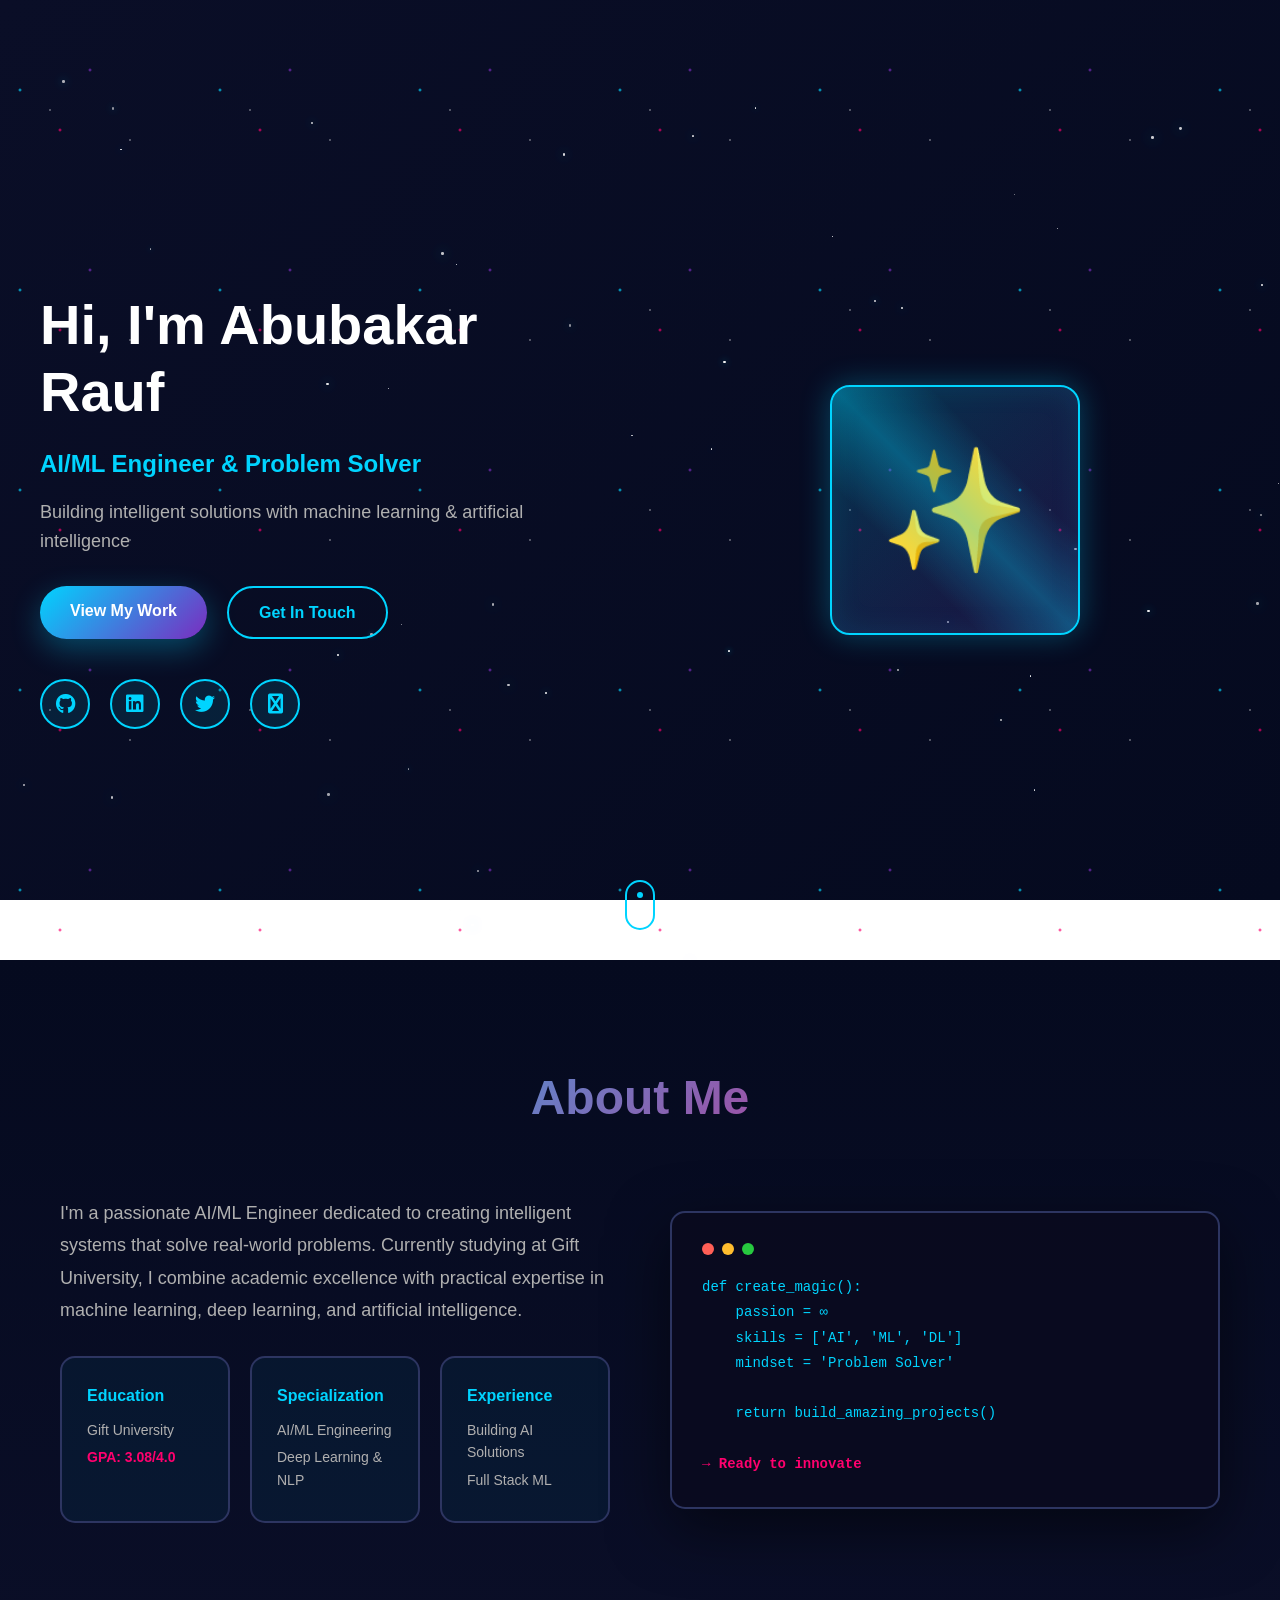
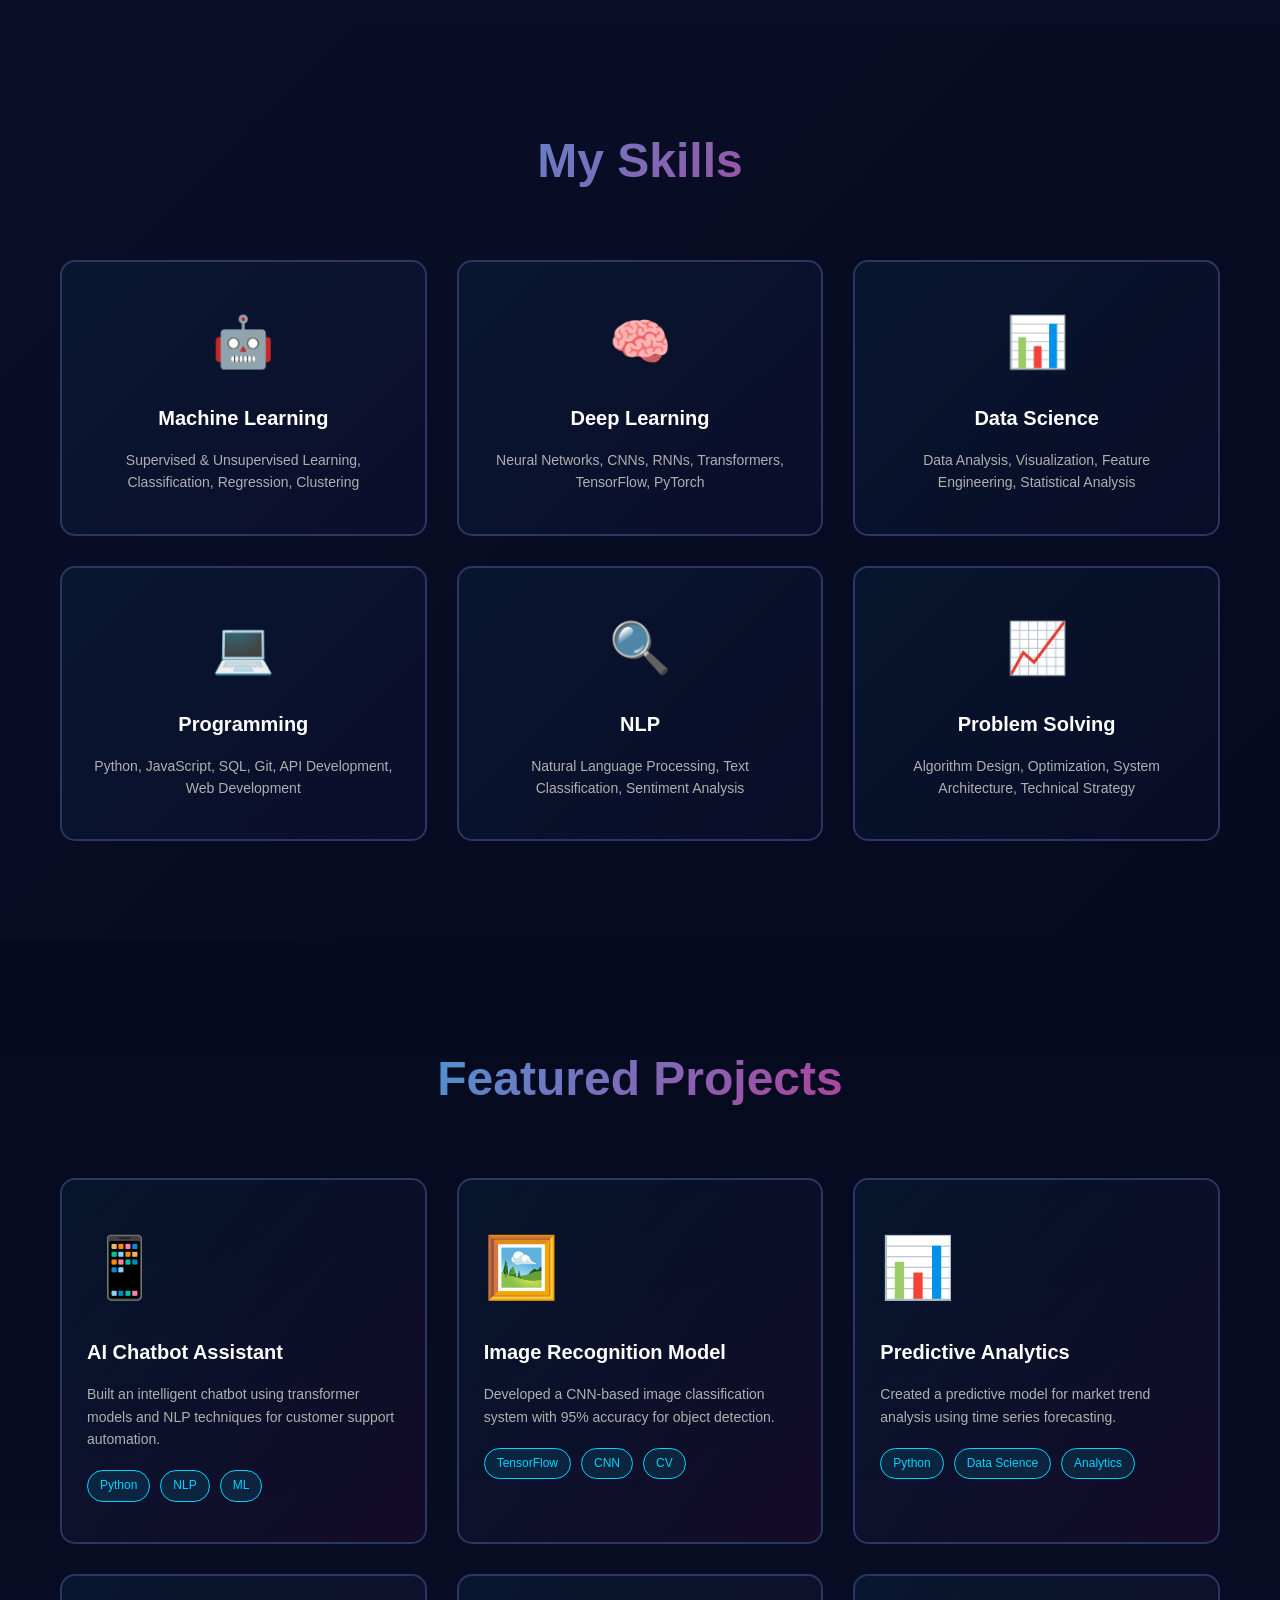
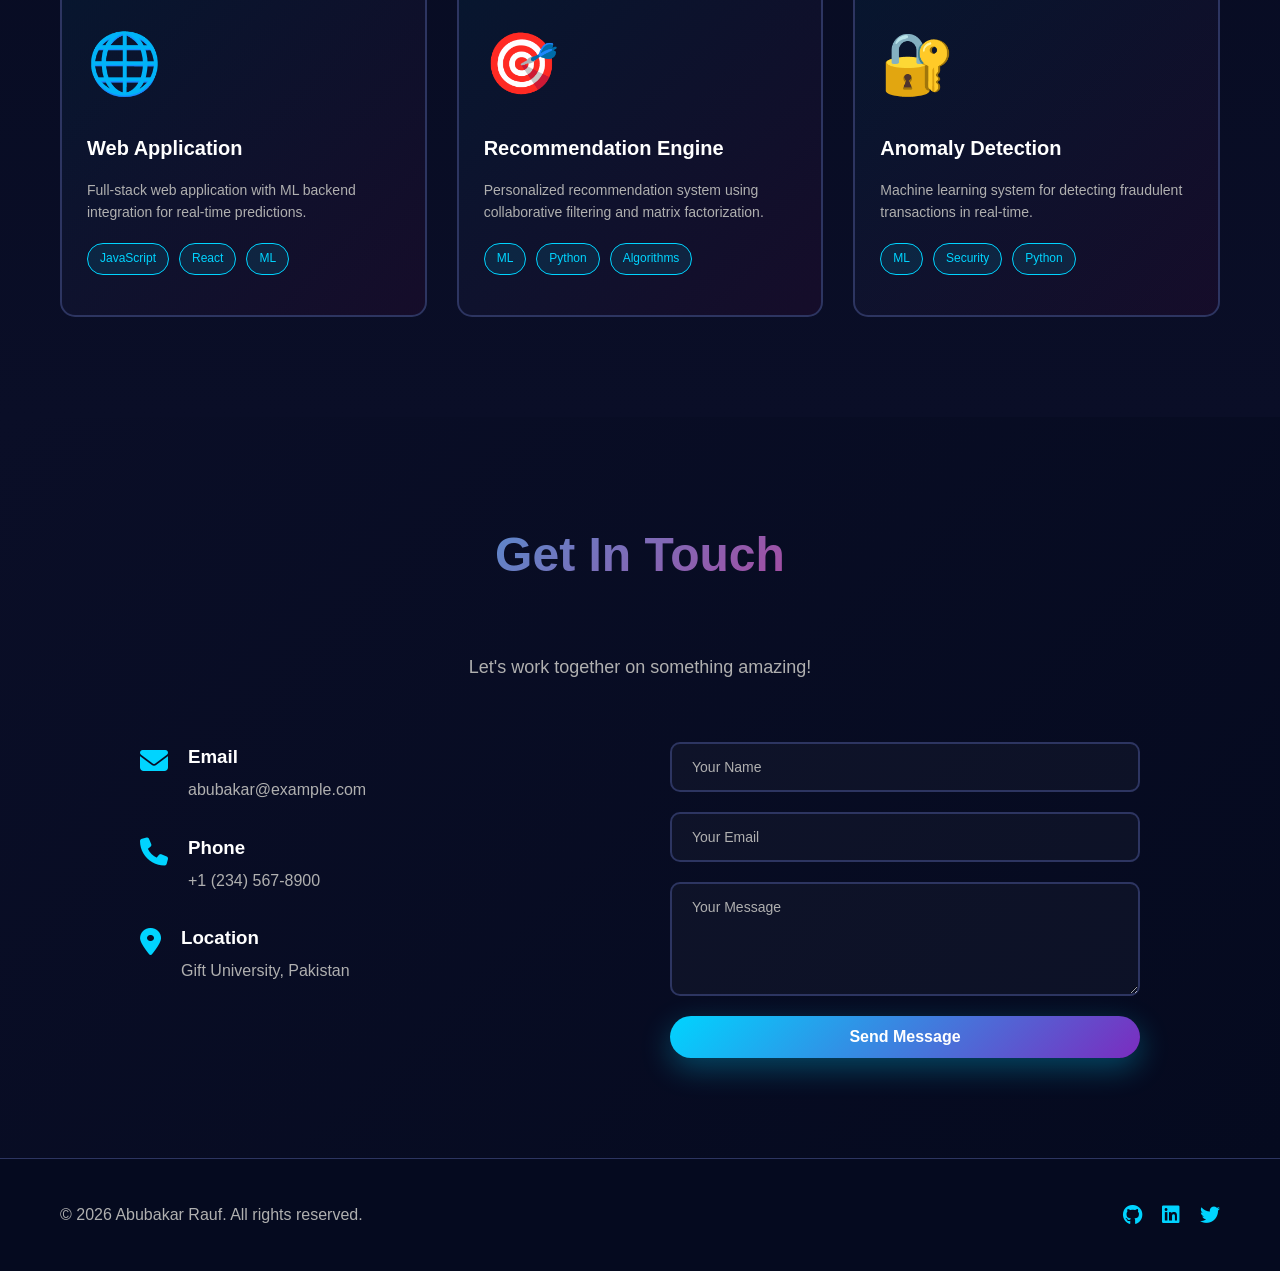
==== index.html @ df04df63 "My portfolio" ====
<!DOCTYPE html>
<html lang="en">
<head>
    <meta charset="UTF-8">
    <meta name="viewport" content="width=device-width, initial-scale=1.0">
    <title>Abubakar Rauf - AI/ML Engineer</title>
    <link rel="stylesheet" href="styles.css">
    <link rel="stylesheet" href="https://cdnjs.cloudflare.com/ajax/libs/font-awesome/6.4.0/css/all.min.css">
</head>
<body>
    <!-- Navigation -->
    <nav class="navbar">
        <div class="container">
            <div class="nav-brand">Abubakar</div>
            <ul class="nav-menu">
                <li><a href="#home" class="nav-link active">Home</a></li>
                <li><a href="#about" class="nav-link">About</a></li>
                <li><a href="#skills" class="nav-link">Skills</a></li>
                <li><a href="#projects" class="nav-link">Projects</a></li>
                <li><a href="#contact" class="nav-link">Contact</a></li>
            </ul>
            <div class="hamburger">
                <span></span>
                <span></span>
                <span></span>
            </div>
        </div>
    </nav>

    <!-- Hero Section -->
    <section id="home" class="hero">
        <div class="stars"></div>
        <div class="hero-content">
            <div class="hero-text">
                <h1 class="hero-title">Hi, I'm <span class="highlight">Abubakar Rauf</span></h1>
                <p class="hero-subtitle">AI/ML Engineer & Problem Solver</p>
                <p class="hero-description">Building intelligent solutions with machine learning & artificial intelligence</p>
                <div class="hero-buttons">
                    <a href="#projects" class="btn btn-primary">View My Work</a>
                    <a href="#contact" class="btn btn-secondary">Get In Touch</a>
                </div>
                <div class="social-links">
                    <a href="#" class="social-link"><i class="fab fa-github"></i></a>
                    <a href="#" class="social-link"><i class="fab fa-linkedin"></i></a>
                    <a href="#" class="social-link"><i class="fab fa-twitter"></i></a>
                    <a href="#" class="social-link"><i class="fab fa-envelope"></i></a>
                </div>
            </div>
            <div class="hero-image">
                <div class="floating-box">
                    <div class="box-icon">✨</div>
                </div>
            </div>
        </div>
        <div class="scroll-indicator">
            <span></span>
        </div>
    </section>

    <!-- About Section -->
    <section id="about" class="about">
        <div class="container">
            <h2 class="section-title">About Me</h2>
            <div class="about-content">
                <div class="about-text">
                    <p class="about-intro">
                        I'm a passionate AI/ML Engineer dedicated to creating intelligent systems that solve real-world problems. 
                        Currently studying at Gift University, I combine academic excellence with practical expertise in machine learning, 
                        deep learning, and artificial intelligence.
                    </p>
                    <div class="info-cards">
                        <div class="info-card">
                            <h3>Education</h3>
                            <p>Gift University</p>
                            <p class="gpa">GPA: 3.08/4.0</p>
                        </div>
                        <div class="info-card">
                            <h3>Specialization</h3>
                            <p>AI/ML Engineering</p>
                            <p class="specialty">Deep Learning & NLP</p>
                        </div>
                        <div class="info-card">
                            <h3>Experience</h3>
                            <p>Building AI Solutions</p>
                            <p class="exp">Full Stack ML</p>
                        </div>
                    </div>
                </div>
                <div class="about-visual">
                    <div class="code-block">
                        <div class="code-header">
                            <span class="code-dot red"></span>
                            <span class="code-dot yellow"></span>
                            <span class="code-dot green"></span>
                        </div>
                        <pre><code>def create_magic():
    passion = ∞
    skills = ['AI', 'ML', 'DL']
    mindset = 'Problem Solver'
    
    return build_amazing_projects()

<span class="code-highlight">→ Ready to innovate</span></code></pre>
                    </div>
                </div>
            </div>
        </div>
    </section>

    <!-- Skills Section -->
    <section id="skills" class="skills">
        <div class="container">
            <h2 class="section-title">My Skills</h2>
            <div class="skills-grid">
                <div class="skill-card">
                    <div class="skill-icon">🤖</div>
                    <h3>Machine Learning</h3>
                    <p>Supervised & Unsupervised Learning, Classification, Regression, Clustering</p>
                </div>
                <div class="skill-card">
                    <div class="skill-icon">🧠</div>
                    <h3>Deep Learning</h3>
                    <p>Neural Networks, CNNs, RNNs, Transformers, TensorFlow, PyTorch</p>
                </div>
                <div class="skill-card">
                    <div class="skill-icon">📊</div>
                    <h3>Data Science</h3>
                    <p>Data Analysis, Visualization, Feature Engineering, Statistical Analysis</p>
                </div>
                <div class="skill-card">
                    <div class="skill-icon">💻</div>
                    <h3>Programming</h3>
                    <p>Python, JavaScript, SQL, Git, API Development, Web Development</p>
                </div>
                <div class="skill-card">
                    <div class="skill-icon">🔍</div>
                    <h3>NLP</h3>
                    <p>Natural Language Processing, Text Classification, Sentiment Analysis</p>
                </div>
                <div class="skill-card">
                    <div class="skill-icon">📈</div>
                    <h3>Problem Solving</h3>
                    <p>Algorithm Design, Optimization, System Architecture, Technical Strategy</p>
                </div>
            </div>
        </div>
    </section>

    <!-- Projects Section -->
    <section id="projects" class="projects">
        <div class="container">
            <h2 class="section-title">Featured Projects</h2>
            <div class="projects-grid">
                <div class="project-card">
                    <div class="project-image">📱</div>
                    <h3>AI Chatbot Assistant</h3>
                    <p>Built an intelligent chatbot using transformer models and NLP techniques for customer support automation.</p>
                    <div class="project-tags">
                        <span class="tag">Python</span>
                        <span class="tag">NLP</span>
                        <span class="tag">ML</span>
                    </div>
                </div>
                <div class="project-card">
                    <div class="project-image">🖼️</div>
                    <h3>Image Recognition Model</h3>
                    <p>Developed a CNN-based image classification system with 95% accuracy for object detection.</p>
                    <div class="project-tags">
                        <span class="tag">TensorFlow</span>
                        <span class="tag">CNN</span>
                        <span class="tag">CV</span>
                    </div>
                </div>
                <div class="project-card">
                    <div class="project-image">📊</div>
                    <h3>Predictive Analytics</h3>
                    <p>Created a predictive model for market trend analysis using time series forecasting.</p>
                    <div class="project-tags">
                        <span class="tag">Python</span>
                        <span class="tag">Data Science</span>
                        <span class="tag">Analytics</span>
                    </div>
                </div>
                <div class="project-card">
                    <div class="project-image">🌐</div>
                    <h3>Web Application</h3>
                    <p>Full-stack web application with ML backend integration for real-time predictions.</p>
                    <div class="project-tags">
                        <span class="tag">JavaScript</span>
                        <span class="tag">React</span>
                        <span class="tag">ML</span>
                    </div>
                </div>
                <div class="project-card">
                    <div class="project-image">🎯</div>
                    <h3>Recommendation Engine</h3>
                    <p>Personalized recommendation system using collaborative filtering and matrix factorization.</p>
                    <div class="project-tags">
                        <span class="tag">ML</span>
                        <span class="tag">Python</span>
                        <span class="tag">Algorithms</span>
                    </div>
                </div>
                <div class="project-card">
                    <div class="project-image">🔐</div>
                    <h3>Anomaly Detection</h3>
                    <p>Machine learning system for detecting fraudulent transactions in real-time.</p>
                    <div class="project-tags">
                        <span class="tag">ML</span>
                        <span class="tag">Security</span>
                        <span class="tag">Python</span>
                    </div>
                </div>
            </div>
        </div>
    </section>

    <!-- Contact Section -->
    <section id="contact" class="contact">
        <div class="container">
            <h2 class="section-title">Get In Touch</h2>
            <p class="contact-subtitle">Let's work together on something amazing!</p>
            <div class="contact-content">
                <div class="contact-info">
                    <div class="contact-item">
                        <i class="fas fa-envelope"></i>
                        <div>
                            <h3>Email</h3>
                            <p>abubakar@example.com</p>
                        </div>
                    </div>
                    <div class="contact-item">
                        <i class="fas fa-phone"></i>
                        <div>
                            <h3>Phone</h3>
                            <p>+1 (234) 567-8900</p>
                        </div>
                    </div>
                    <div class="contact-item">
                        <i class="fas fa-map-marker-alt"></i>
                        <div>
                            <h3>Location</h3>
                            <p>Gift University, Pakistan</p>
                        </div>
                    </div>
                </div>
                <form class="contact-form">
                    <input type="text" placeholder="Your Name" required>
                    <input type="email" placeholder="Your Email" required>
                    <textarea placeholder="Your Message" rows="5" required></textarea>
                    <button type="submit" class="btn btn-primary">Send Message</button>
                </form>
            </div>
        </div>
    </section>

    <!-- Footer -->
    <footer class="footer">
        <div class="container">
            <p>&copy; 2026 Abubakar Rauf. All rights reserved.</p>
            <div class="footer-social">
                <a href="#"><i class="fab fa-github"></i></a>
                <a href="#"><i class="fab fa-linkedin"></i></a>
                <a href="#"><i class="fab fa-twitter"></i></a>
            </div>
        </div>
    </footer>

    <script src="script.js"></script>
</body>
</html>
---- styles.css ----
* {
    margin: 0;
    padding: 0;
    box-sizing: border-box;
}

:root {
    --primary-color: #00d4ff;
    --secondary-color: #7b2cbf;
    --accent-color: #ff006e;
    --dark-bg: #0a0e27;
    --darker-bg: #050a1f;
    --light-text: #ffffff;
    --gray-text: #b0b0b0;
    --card-bg: #1a1f3a;
    --border-color: #2d3561;
}

html {
    scroll-behavior: smooth;
}

body {
    font-family: 'Segoe UI', Tahoma, Geneva, Verdana, sans-serif;
    background: linear-gradient(135deg, var(--dark-bg) 0%, var(--darker-bg) 100%);
    color: var(--light-text);
    line-height: 1.6;
    background-attachment: fixed;
    overflow-x: hidden;
}

.container {
    max-width: 1200px;
    margin: 0 auto;
    padding: 0 20px;
}

/* ===== NAVBAR ===== */
.navbar {
    position: fixed;
    top: 0;
    width: 100%;
    background: rgba(10, 14, 39, 0.8);
    backdrop-filter: blur(10px);
    z-index: 1000;
    border-bottom: 1px solid var(--border-color);
    animation: slideDown 0.6s ease-out;
}

@keyframes slideDown {
    from {
        transform: translateY(-100%);
        opacity: 0;
    }
    to {
        transform: translateY(0);
        opacity: 1;
    }
}

.navbar .container {
    display: flex;
    justify-content: space-between;
    align-items: center;
    height: 60px;
}

.nav-brand {
    font-size: 24px;
    font-weight: bold;
    background: linear-gradient(135deg, var(--primary-color), var(--accent-color));
    -webkit-background-clip: text;
    -webkit-text-fill-color: transparent;
    background-clip: text;
}

.nav-menu {
    display: flex;
    list-style: none;
    gap: 30px;
}

.nav-link {
    color: var(--gray-text);
    text-decoration: none;
    transition: all 0.3s ease;
    position: relative;
}

.nav-link::after {
    content: '';
    position: absolute;
    bottom: -5px;
    left: 0;
    width: 0;
    height: 2px;
    background: linear-gradient(90deg, var(--primary-color), var(--accent-color));
    transition: width 0.3s ease;
}

.nav-link:hover,
.nav-link.active {
    color: var(--primary-color);
}

.nav-link:hover::after,
.nav-link.active::after {
    width: 100%;
}

.hamburger {
    display: none;
    flex-direction: column;
    gap: 5px;
    cursor: pointer;
}

.hamburger span {
    width: 25px;
    height: 3px;
    background: var(--primary-color);
    border-radius: 3px;
    transition: all 0.3s ease;
}

/* ===== HERO SECTION ===== */
.hero {
    min-height: 100vh;
    display: flex;
    align-items: center;
    justify-content: center;
    position: relative;
    overflow: hidden;
    margin-top: 60px;
    padding: 60px 20px;
}

.stars {
    position: absolute;
    width: 100%;
    height: 100%;
    overflow: hidden;
}

.stars::before {
    content: '';
    position: absolute;
    width: 100%;
    height: 100%;
    background-image: 
        radial-gradient(2px 2px at 20px 30px, var(--primary-color), rgba(0, 212, 255, 0)),
        radial-gradient(2px 2px at 60px 70px, var(--accent-color), rgba(255, 0, 110, 0)),
        radial-gradient(1px 1px at 50px 50px, var(--light-text), rgba(255, 255, 255, 0)),
        radial-gradient(1px 1px at 130px 80px, var(--light-text), rgba(255, 255, 255, 0)),
        radial-gradient(2px 2px at 90px 10px, var(--secondary-color), rgba(123, 44, 191, 0));
    background-repeat: repeat;
    background-size: 200px 200px;
    animation: twinkle 5s infinite;
}

@keyframes twinkle {
    0%, 100% { opacity: 0.5; }
    50% { opacity: 1; }
}

.hero-content {
    display: grid;
    grid-template-columns: 1fr 1fr;
    gap: 60px;
    align-items: center;
    z-index: 10;
    max-width: 1200px;
    width: 100%;
}

.hero-text {
    animation: fadeInUp 1s ease-out 0.2s both;
}

.hero-title {
    font-size: 56px;
    font-weight: 900;
    margin-bottom: 20px;
    line-height: 1.2;
}

.highlight {
    background: linear-gradient(135deg, var(--primary-color), var(--accent-color));
    -webkit-background-clip: text;
    -webkit-text-fill-color: transparent;
    background-clip: text;
    animation: gradientShift 3s ease infinite;
}

@keyframes gradientShift {
    0%, 100% { filter: hue-rotate(0deg); }
    50% { filter: hue-rotate(10deg); }
}

.hero-subtitle {
    font-size: 24px;
    color: var(--primary-color);
    margin-bottom: 15px;
    font-weight: 600;
    animation: glow 2s ease-in-out infinite;
}

@keyframes glow {
    0%, 100% { text-shadow: 0 0 10px var(--primary-color); }
    50% { text-shadow: 0 0 20px var(--primary-color), 0 0 30px var(--accent-color); }
}

.hero-description {
    font-size: 18px;
    color: var(--gray-text);
    margin-bottom: 30px;
    max-width: 500px;
}

.hero-buttons {
    display: flex;
    gap: 20px;
    margin-bottom: 40px;
    flex-wrap: wrap;
}

.btn {
    padding: 12px 30px;
    border: none;
    border-radius: 50px;
    font-size: 16px;
    font-weight: 600;
    cursor: pointer;
    transition: all 0.3s ease;
    text-decoration: none;
    display: inline-block;
    position: relative;
    overflow: hidden;
}

.btn::before {
    content: '';
    position: absolute;
    top: 50%;
    left: 50%;
    width: 0;
    height: 0;
    border-radius: 50%;
    background: rgba(255, 255, 255, 0.3);
    transform: translate(-50%, -50%);
    transition: width 0.6s, height 0.6s;
}

.btn:hover::before {
    width: 300px;
    height: 300px;
}

.btn-primary {
    background: linear-gradient(135deg, var(--primary-color), var(--secondary-color));
    color: white;
    box-shadow: 0 10px 30px rgba(0, 212, 255, 0.3);
}

.btn-primary:hover {
    transform: translateY(-3px);
    box-shadow: 0 15px 40px rgba(0, 212, 255, 0.5);
}

.btn-secondary {
    background: transparent;
    color: var(--primary-color);
    border: 2px solid var(--primary-color);
}

.btn-secondary:hover {
    background: rgba(0, 212, 255, 0.1);
    transform: translateY(-3px);
}

.social-links {
    display: flex;
    gap: 20px;
    margin-top: 30px;
}

.social-link {
    width: 50px;
    height: 50px;
    border-radius: 50%;
    display: flex;
    align-items: center;
    justify-content: center;
    background: rgba(0, 212, 255, 0.1);
    color: var(--primary-color);
    text-decoration: none;
    transition: all 0.3s ease;
    border: 2px solid var(--primary-color);
    font-size: 20px;
}

.social-link:hover {
    background: var(--primary-color);
    color: var(--dark-bg);
    transform: translateY(-5px) scale(1.1);
    box-shadow: 0 10px 30px rgba(0, 212, 255, 0.4);
}

.hero-image {
    animation: fadeInRight 1s ease-out 0.4s both;
    position: relative;
    height: 400px;
    display: flex;
    align-items: center;
    justify-content: center;
}

.floating-box {
    width: 250px;
    height: 250px;
    background: linear-gradient(135deg, rgba(0, 212, 255, 0.2), rgba(123, 44, 191, 0.2));
    border: 2px solid var(--primary-color);
    border-radius: 20px;
    display: flex;
    align-items: center;
    justify-content: center;
    font-size: 120px;
    animation: float 4s ease-in-out infinite;
    box-shadow: 0 0 30px rgba(0, 212, 255, 0.3), inset 0 0 30px rgba(0, 212, 255, 0.1);
    position: relative;
    overflow: hidden;
}

.floating-box::before {
    content: '';
    position: absolute;
    width: 100%;
    height: 100%;
    background: linear-gradient(45deg, transparent 30%, rgba(0, 212, 255, 0.3) 50%, transparent 70%);
    animation: shine 3s infinite;
}

@keyframes float {
    0%, 100% { transform: translateY(0px) rotate(0deg); }
    50% { transform: translateY(-30px) rotate(5deg); }
}

@keyframes shine {
    0% { transform: translateX(-100%); }
    100% { transform: translateX(100%); }
}

@keyframes fadeInUp {
    from {
        opacity: 0;
        transform: translateY(30px);
    }
    to {
        opacity: 1;
        transform: translateY(0);
    }
}

@keyframes fadeInRight {
    from {
        opacity: 0;
        transform: translateX(30px);
    }
    to {
        opacity: 1;
        transform: translateX(0);
    }
}

.scroll-indicator {
    position: absolute;
    bottom: 30px;
    left: 50%;
    transform: translateX(-50%);
    z-index: 10;
}

.scroll-indicator span {
    display: block;
    width: 30px;
    height: 50px;
    border: 2px solid var(--primary-color);
    border-radius: 15px;
    position: relative;
}

.scroll-indicator span::after {
    content: '';
    position: absolute;
    top: 10px;
    left: 50%;
    width: 6px;
    height: 6px;
    background: var(--primary-color);
    border-radius: 50%;
    transform: translateX(-50%);
    animation: scroll 2s infinite;
}

@keyframes scroll {
    0% {
        opacity: 1;
        transform: translateX(-50%) translateY(0);
    }
    100% {
        opacity: 0;
        transform: translateX(-50%) translateY(20px);
    }
}

/* ===== ABOUT SECTION ===== */
.about {
    padding: 100px 20px;
    background: linear-gradient(180deg, var(--darker-bg) 0%, var(--dark-bg) 100%);
}

.section-title {
    font-size: 48px;
    font-weight: 900;
    margin-bottom: 60px;
    text-align: center;
    background: linear-gradient(135deg, var(--primary-color), var(--accent-color));
    -webkit-background-clip: text;
    -webkit-text-fill-color: transparent;
    background-clip: text;
    animation: fadeInUp 0.8s ease-out;
}

.about-content {
    display: grid;
    grid-template-columns: 1fr 1fr;
    gap: 60px;
    align-items: center;
}

.about-intro {
    font-size: 18px;
    color: var(--gray-text);
    margin-bottom: 30px;
    line-height: 1.8;
    animation: fadeInLeft 0.8s ease-out;
}

@keyframes fadeInLeft {
    from {
        opacity: 0;
        transform: translateX(-30px);
    }
    to {
        opacity: 1;
        transform: translateX(0);
    }
}

.info-cards {
    display: grid;
    grid-template-columns: repeat(3, 1fr);
    gap: 20px;
    margin-top: 30px;
}

.info-card {
    background: rgba(0, 212, 255, 0.05);
    border: 2px solid var(--border-color);
    padding: 25px;
    border-radius: 15px;
    transition: all 0.3s ease;
    animation: fadeInUp 0.8s ease-out 0.1s both;
}

.info-card:hover {
    background: rgba(0, 212, 255, 0.1);
    border-color: var(--primary-color);
    transform: translateY(-10px);
    box-shadow: 0 15px 40px rgba(0, 212, 255, 0.2);
}

.info-card h3 {
    color: var(--primary-color);
    margin-bottom: 10px;
    font-size: 16px;
}

.info-card p {
    color: var(--gray-text);
    font-size: 14px;
    margin: 5px 0;
}

.gpa {
    color: var(--accent-color) !important;
    font-weight: 600;
}

.about-visual {
    animation: fadeInRight 0.8s ease-out;
}

.code-block {
    background: rgba(10, 10, 30, 0.8);
    border: 2px solid var(--border-color);
    border-radius: 15px;
    padding: 30px;
    font-family: 'Courier New', monospace;
    overflow-x: auto;
    position: relative;
    box-shadow: 0 20px 60px rgba(0, 0, 0, 0.5);
}

.code-header {
    display: flex;
    gap: 8px;
    margin-bottom: 20px;
}

.code-dot {
    width: 12px;
    height: 12px;
    border-radius: 50%;
}

.code-dot.red {
    background: #ff5f56;
}

.code-dot.yellow {
    background: #ffbd2e;
}

.code-dot.green {
    background: #27c93f;
}

.code-block pre {
    margin: 0;
    line-height: 1.8;
    font-size: 14px;
}

.code-block code {
    color: var(--primary-color);
}

.code-highlight {
    color: var(--accent-color);
    font-weight: bold;
}

/* ===== SKILLS SECTION ===== */
.skills {
    padding: 100px 20px;
    background: linear-gradient(135deg, var(--dark-bg) 0%, var(--darker-bg) 100%);
}

.skills-grid {
    display: grid;
    grid-template-columns: repeat(3, 1fr);
    gap: 30px;
}

.skill-card {
    background: linear-gradient(135deg, rgba(0, 212, 255, 0.05), rgba(123, 44, 191, 0.05));
    border: 2px solid var(--border-color);
    padding: 40px 30px;
    border-radius: 15px;
    text-align: center;
    transition: all 0.3s ease;
    cursor: pointer;
    position: relative;
    overflow: hidden;
    animation: fadeInUp 0.8s ease-out both;
}

.skill-card:nth-child(1) { animation-delay: 0s; }
.skill-card:nth-child(2) { animation-delay: 0.1s; }
.skill-card:nth-child(3) { animation-delay: 0.2s; }
.skill-card:nth-child(4) { animation-delay: 0.3s; }
.skill-card:nth-child(5) { animation-delay: 0.4s; }
.skill-card:nth-child(6) { animation-delay: 0.5s; }

.skill-card::before {
    content: '';
    position: absolute;
    top: 0;
    left: -100%;
    width: 100%;
    height: 100%;
    background: linear-gradient(90deg, transparent, rgba(0, 212, 255, 0.2), transparent);
    transition: left 0.5s ease;
}

.skill-card:hover::before {
    left: 100%;
}

.skill-card:hover {
    transform: translateY(-10px);
    border-color: var(--primary-color);
    box-shadow: 0 20px 50px rgba(0, 212, 255, 0.2);
}

.skill-icon {
    font-size: 50px;
    margin-bottom: 20px;
    animation: bounce 2s ease-in-out infinite;
}

.skill-card:nth-child(1) .skill-icon { animation-delay: 0s; }
.skill-card:nth-child(2) .skill-icon { animation-delay: 0.2s; }
.skill-card:nth-child(3) .skill-icon { animation-delay: 0.4s; }
.skill-card:nth-child(4) .skill-icon { animation-delay: 0.6s; }
.skill-card:nth-child(5) .skill-icon { animation-delay: 0.8s; }
.skill-card:nth-child(6) .skill-icon { animation-delay: 1s; }

@keyframes bounce {
    0%, 100% { transform: translateY(0); }
    50% { transform: translateY(-15px); }
}

.skill-card h3 {
    font-size: 20px;
    margin-bottom: 15px;
    color: var(--light-text);
}

.skill-card p {
    color: var(--gray-text);
    font-size: 14px;
    line-height: 1.6;
}

/* ===== PROJECTS SECTION ===== */
.projects {
    padding: 100px 20px;
    background: linear-gradient(180deg, var(--darker-bg) 0%, var(--dark-bg) 100%);
}

.projects-grid {
    display: grid;
    grid-template-columns: repeat(3, 1fr);
    gap: 30px;
}

.project-card {
    background: linear-gradient(135deg, rgba(0, 212, 255, 0.05), rgba(255, 0, 110, 0.05));
    border: 2px solid var(--border-color);
    padding: 40px 25px;
    border-radius: 15px;
    transition: all 0.3s ease;
    cursor: pointer;
    position: relative;
    overflow: hidden;
    animation: fadeInUp 0.8s ease-out both;
}

.project-card:nth-child(1) { animation-delay: 0s; }
.project-card:nth-child(2) { animation-delay: 0.1s; }
.project-card:nth-child(3) { animation-delay: 0.2s; }
.project-card:nth-child(4) { animation-delay: 0.3s; }
.project-card:nth-child(5) { animation-delay: 0.4s; }
.project-card:nth-child(6) { animation-delay: 0.5s; }

.project-card::before {
    content: '';
    position: absolute;
    top: -100%;
    left: 0;
    width: 100%;
    height: 100%;
    background: linear-gradient(180deg, rgba(0, 212, 255, 0.1), transparent);
    transition: top 0.3s ease;
}

.project-card:hover::before {
    top: 0;
}

.project-card:hover {
    transform: translateY(-15px);
    border-color: var(--primary-color);
    box-shadow: 0 25px 60px rgba(0, 212, 255, 0.25);
}

.project-image {
    font-size: 60px;
    margin-bottom: 20px;
    display: inline-block;
    animation: float 3s ease-in-out infinite;
}

.project-card:nth-child(1) .project-image { animation-delay: 0s; }
.project-card:nth-child(2) .project-image { animation-delay: 0.3s; }
.project-card:nth-child(3) .project-image { animation-delay: 0.6s; }
.project-card:nth-child(4) .project-image { animation-delay: 0.9s; }
.project-card:nth-child(5) .project-image { animation-delay: 1.2s; }
.project-card:nth-child(6) .project-image { animation-delay: 1.5s; }

.project-card h3 {
    font-size: 20px;
    margin-bottom: 15px;
    color: var(--light-text);
    transition: color 0.3s ease;
}

.project-card:hover h3 {
    color: var(--primary-color);
}

.project-card p {
    color: var(--gray-text);
    font-size: 14px;
    line-height: 1.6;
    margin-bottom: 20px;
}

.project-tags {
    display: flex;
    gap: 10px;
    flex-wrap: wrap;
}

.tag {
    background: rgba(0, 212, 255, 0.1);
    color: var(--primary-color);
    padding: 5px 12px;
    border-radius: 20px;
    font-size: 12px;
    border: 1px solid var(--primary-color);
    transition: all 0.3s ease;
}

.project-card:hover .tag {
    background: var(--primary-color);
    color: var(--dark-bg);
}

/* ===== CONTACT SECTION ===== */
.contact {
    padding: 100px 20px;
    background: linear-gradient(135deg, var(--dark-bg) 0%, var(--darker-bg) 100%);
}

.contact-subtitle {
    text-align: center;
    color: var(--gray-text);
    margin-bottom: 60px;
    font-size: 18px;
}

.contact-content {
    display: grid;
    grid-template-columns: 1fr 1fr;
    gap: 60px;
    max-width: 1000px;
    margin: 0 auto;
}

.contact-info {
    display: flex;
    flex-direction: column;
    gap: 30px;
}

.contact-item {
    display: flex;
    gap: 20px;
    animation: fadeInLeft 0.8s ease-out 0.1s both;
}

.contact-item i {
    font-size: 28px;
    color: var(--primary-color);
    flex-shrink: 0;
    margin-top: 5px;
}

.contact-item h3 {
    color: var(--light-text);
    margin-bottom: 5px;
}

.contact-item p {
    color: var(--gray-text);
}

.contact-form {
    display: flex;
    flex-direction: column;
    gap: 20px;
    animation: fadeInRight 0.8s ease-out 0.1s both;
}

.contact-form input,
.contact-form textarea {
    background: rgba(255, 255, 255, 0.03);
    border: 2px solid var(--border-color);
    padding: 15px 20px;
    border-radius: 10px;
    color: var(--light-text);
    font-family: inherit;
    transition: all 0.3s ease;
    font-size: 14px;
}

.contact-form input:focus,
.contact-form textarea:focus {
    outline: none;
    border-color: var(--primary-color);
    background: rgba(0, 212, 255, 0.05);
    box-shadow: 0 0 20px rgba(0, 212, 255, 0.2);
}

.contact-form input::placeholder,
.contact-form textarea::placeholder {
    color: var(--gray-text);
}

/* ===== FOOTER ===== */
.footer {
    background: var(--darker-bg);
    border-top: 1px solid var(--border-color);
    padding: 40px 20px;
    text-align: center;
}

.footer .container {
    display: flex;
    justify-content: space-between;
    align-items: center;
}

.footer p {
    color: var(--gray-text);
}

.footer-social {
    display: flex;
    gap: 20px;
}

.footer-social a {
    color: var(--primary-color);
    font-size: 20px;
    transition: all 0.3s ease;
}

.footer-social a:hover {
    transform: translateY(-5px);
    color: var(--accent-color);
}

/* ===== RESPONSIVE DESIGN ===== */
@media (max-width: 1024px) {
    .hero-content,
    .about-content,
    .contact-content {
        grid-template-columns: 1fr;
    }

    .skills-grid,
    .projects-grid {
        grid-template-columns: repeat(2, 1fr);
    }

    .info-cards {
        grid-template-columns: 1fr;
    }

    .hero-title {
        font-size: 42px;
    }

    .section-title {
        font-size: 36px;
    }
}

@media (max-width: 768px) {
    .nav-menu {
        display: none;
    }

    .hamburger {
        display: flex;
    }

    .hero-title {
        font-size: 32px;
    }

    .hero-subtitle {
        font-size: 18px;
    }

    .hero-image {
        height: 300px;
    }

    .floating-box {
        width: 200px;
        height: 200px;
        font-size: 80px;
    }

    .section-title {
        font-size: 28px;
    }

    .skills-grid,
    .projects-grid {
        grid-template-columns: 1fr;
    }

    .info-cards,
    .footer .container {
        grid-template-columns: 1fr;
        flex-direction: column;
    }

    .footer .container {
        gap: 20px;
    }

    .hero-buttons {
        flex-direction: column;
    }

    .btn {
        width: 100%;
        text-align: center;
    }
}

@media (max-width: 480px) {
    .hero-title {
        font-size: 24px;
    }

    .section-title {
        font-size: 24px;
        margin-bottom: 40px;
    }

    .hero {
        padding: 40px 15px;
        margin-top: 60px;
    }

    .about,
    .skills,
    .projects,
    .contact {
        padding: 60px 15px;
    }

    .skill-card,
    .project-card {
        padding: 25px 15px;
    }

    .navbar .container {
        height: 50px;
    }
}

/* ===== SCROLL ANIMATIONS ===== */
.fade-in {
    animation: fadeInUp 0.8s ease-out forwards;
}

/* ===== MISC ANIMATIONS ===== */
@keyframes pulse {
    0%, 100% {
        box-shadow: 0 0 0 0 rgba(0, 212, 255, 0.7);
    }
    50% {
        box-shadow: 0 0 0 10px rgba(0, 212, 255, 0);
    }
}

.pulse {
    animation: pulse 2s infinite;
}
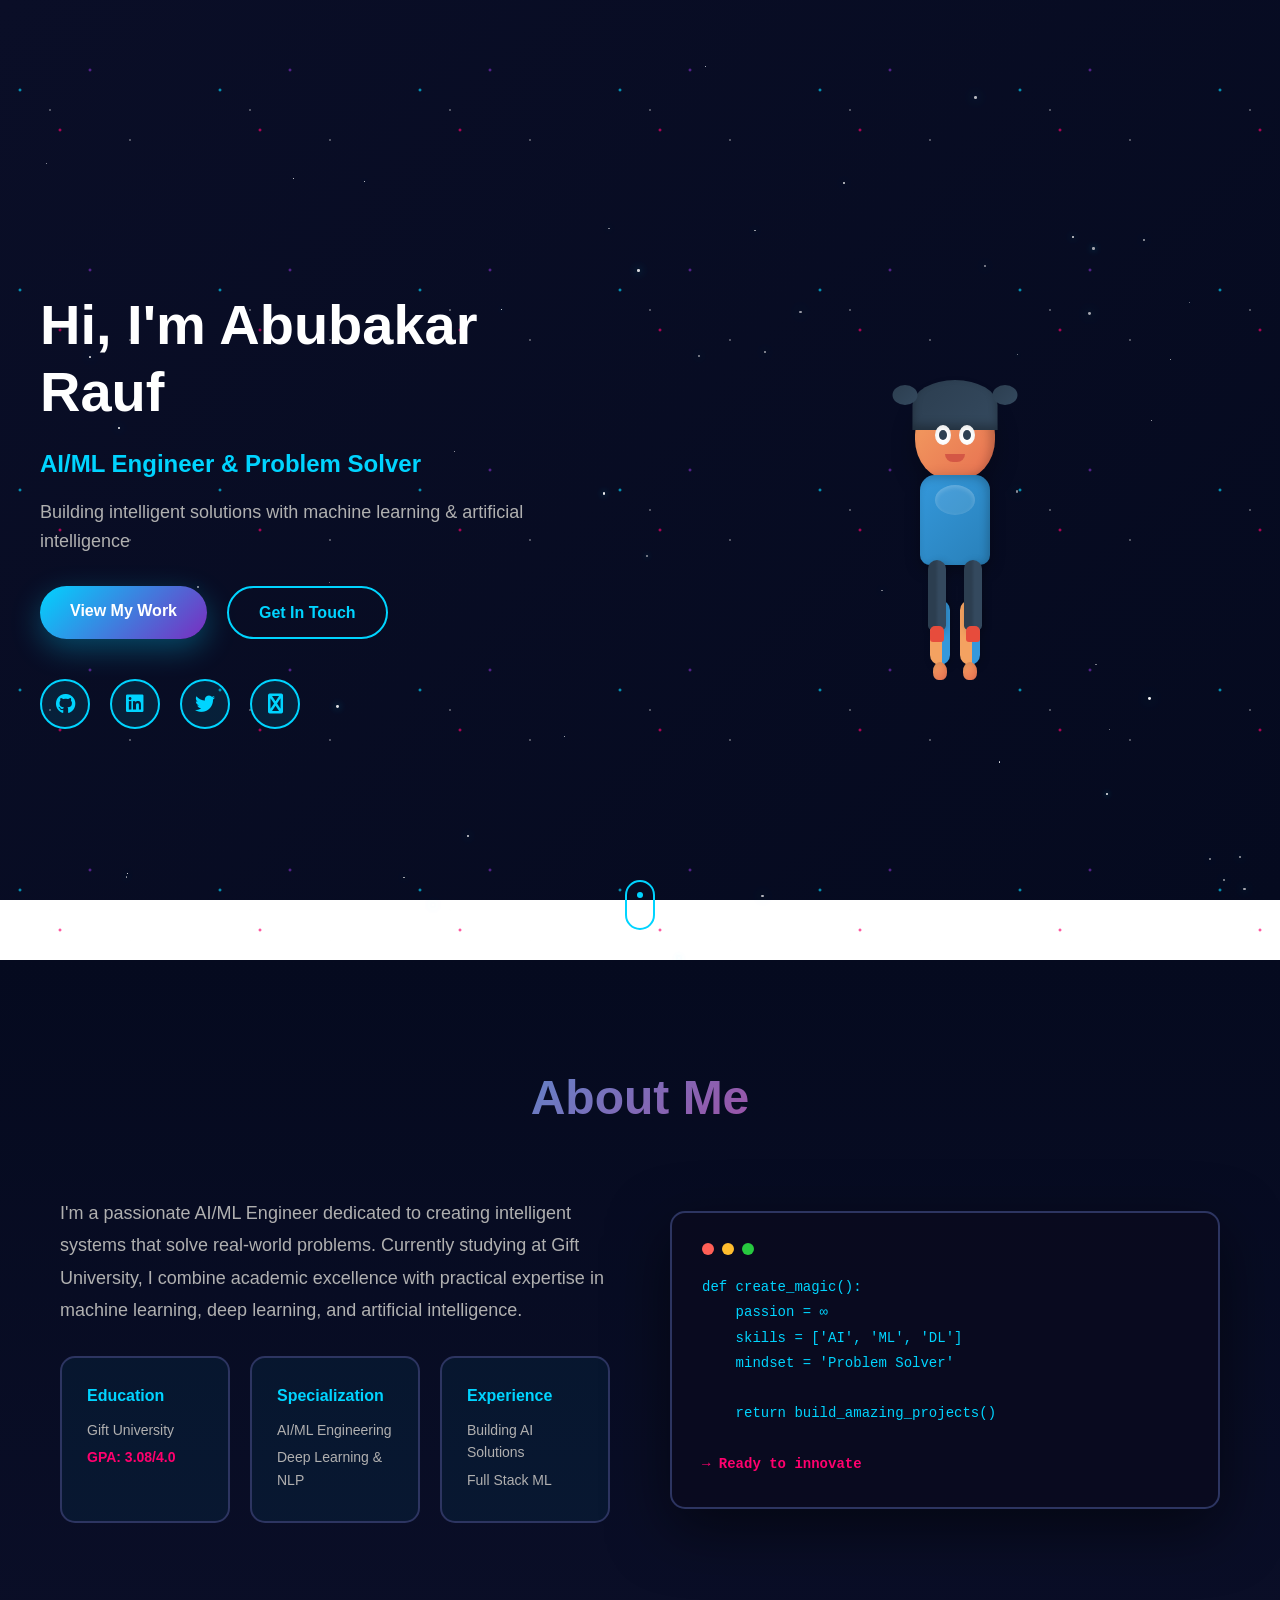
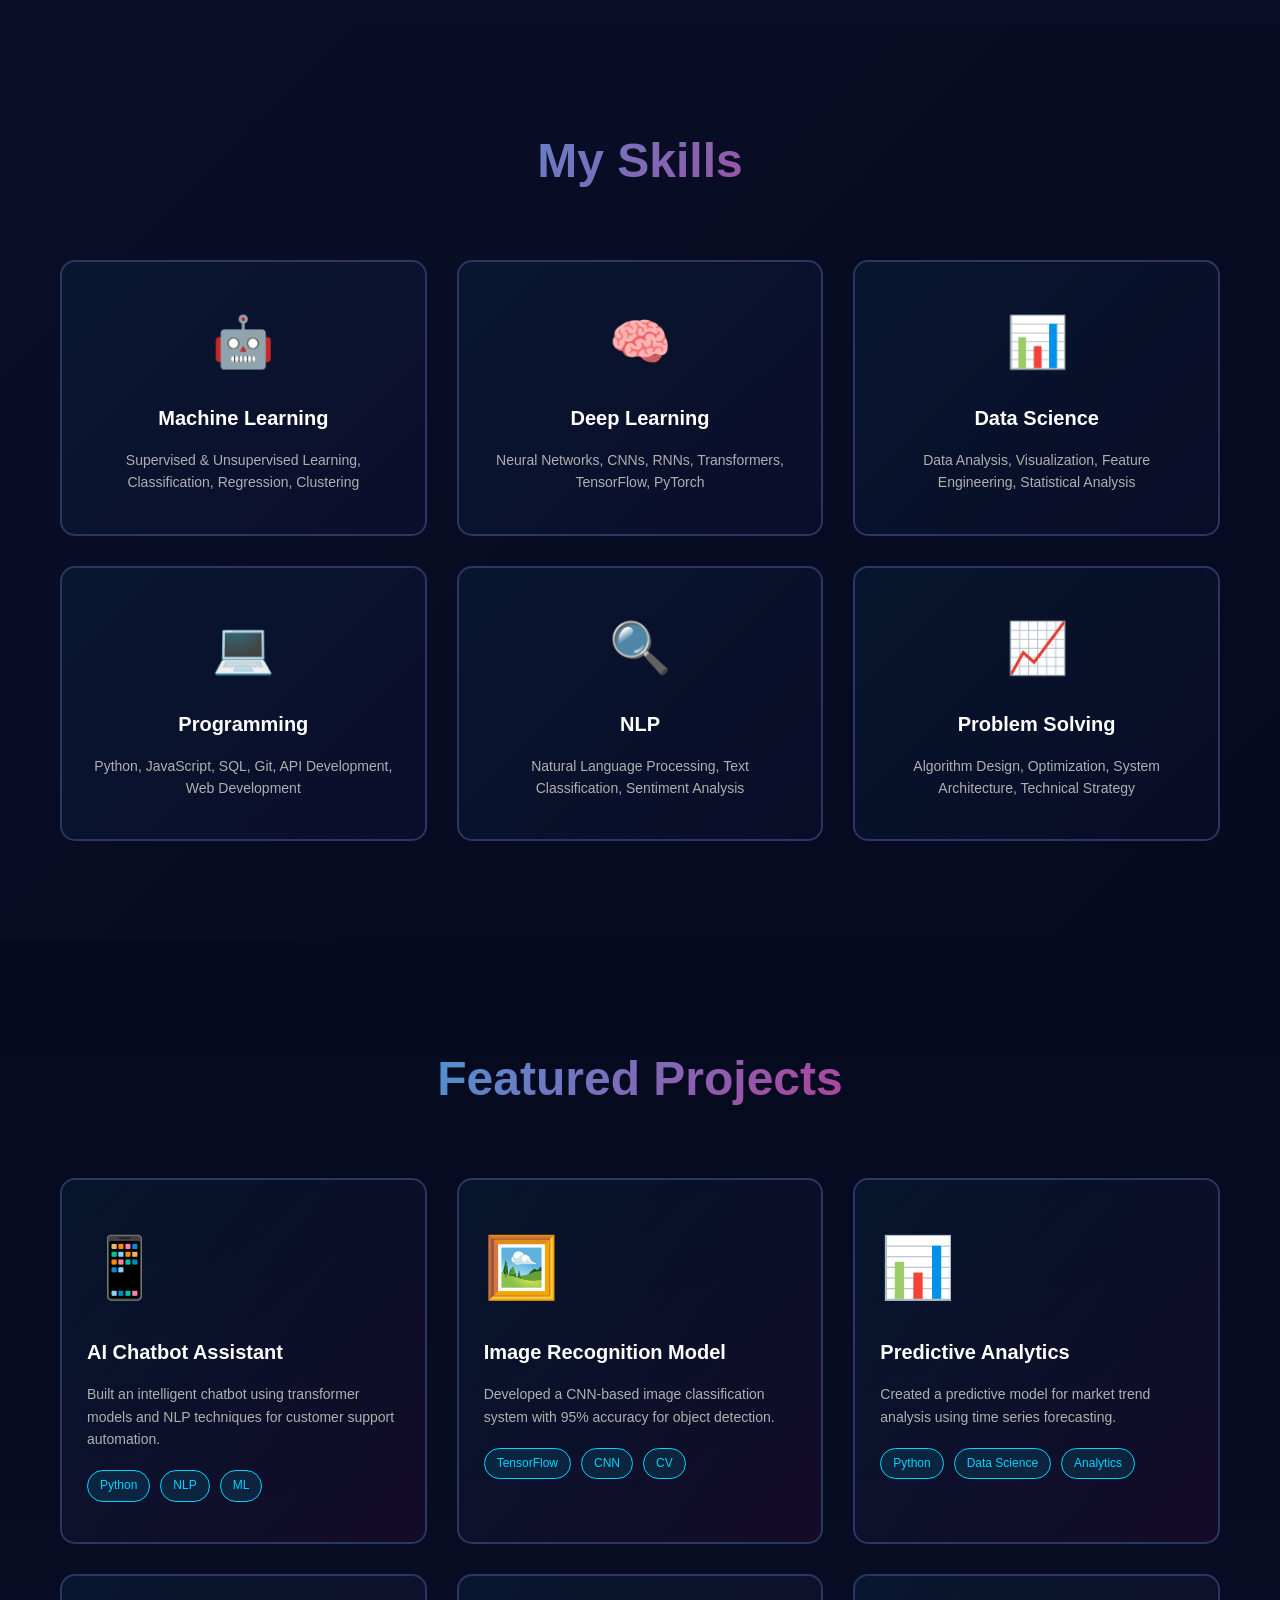
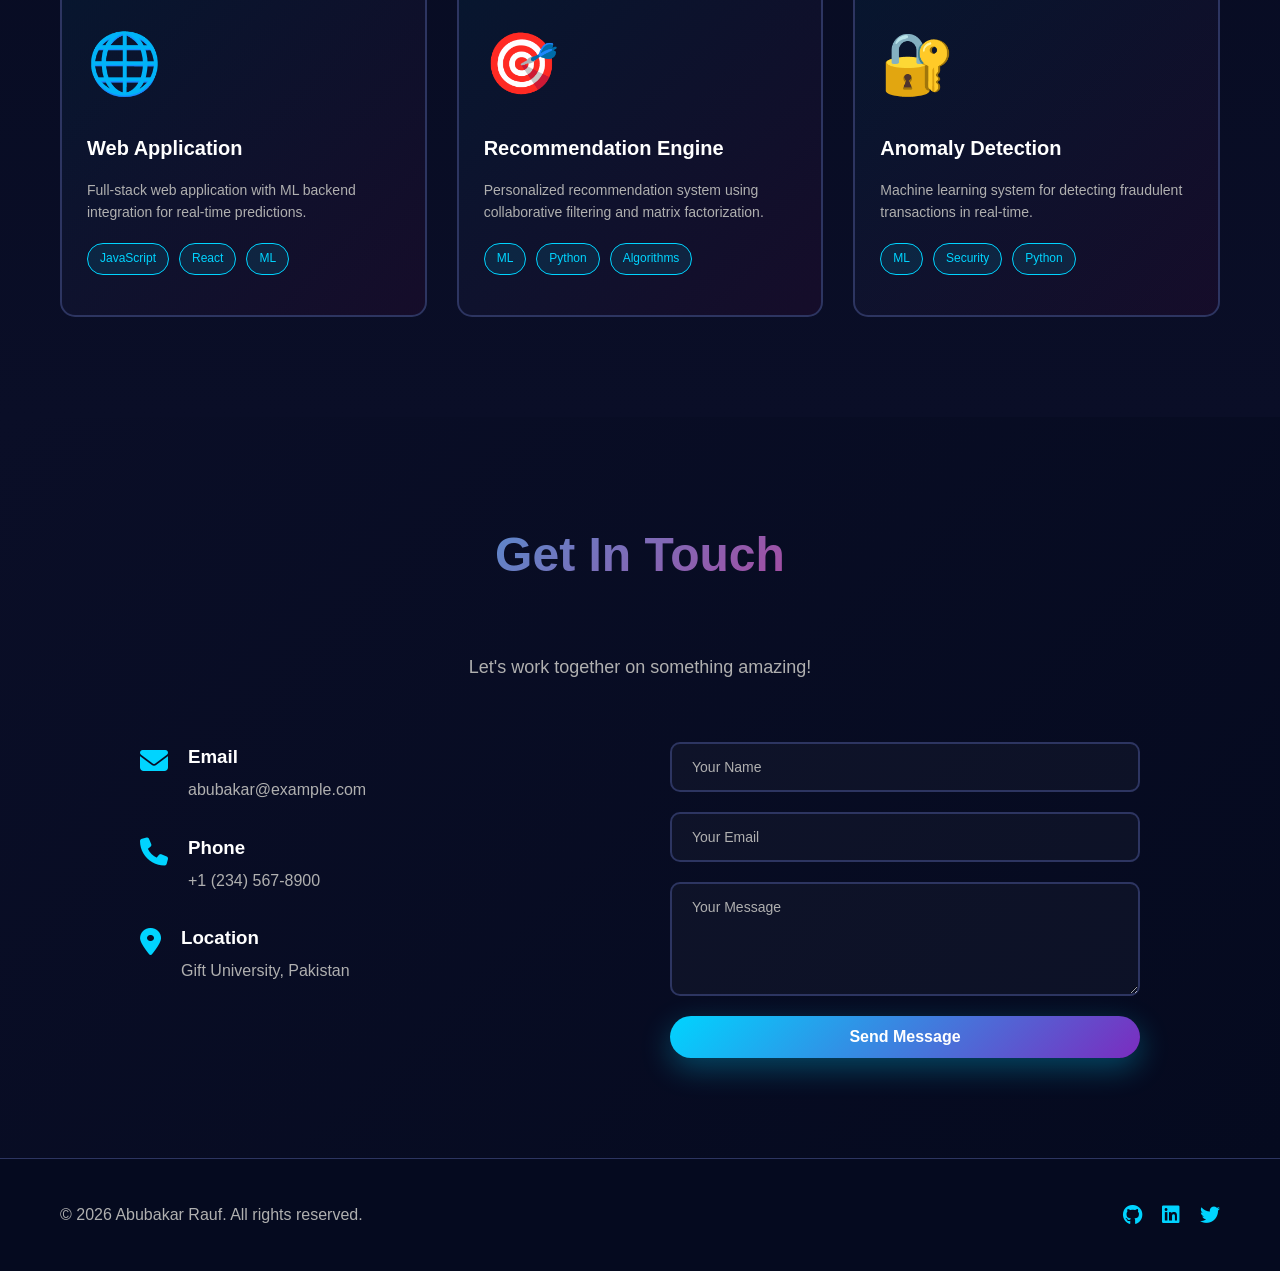
==== commit 11f8492b: "my Animantion" ====
--- a/index.html
+++ b/index.html
@@ -47,8 +47,30 @@
                 </div>
             </div>
             <div class="hero-image">
-                <div class="floating-box">
-                    <div class="box-icon">✨</div>
+                <div class="animated-boy">
+                    <!-- Head -->
+                    <div class="boy-head">
+                        <div class="boy-hair"></div>
+                        <div class="boy-face">
+                            <div class="boy-eye left-eye">
+                                <div class="pupil"></div>
+                            </div>
+                            <div class="boy-eye right-eye">
+                                <div class="pupil"></div>
+                            </div>
+                            <div class="boy-mouth"></div>
+                        </div>
+                    </div>
+                    <!-- Body -->
+                    <div class="boy-body">
+                        <div class="boy-chest"></div>
+                        <!-- Arms -->
+                        <div class="boy-arm left-arm"></div>
+                        <div class="boy-arm right-arm"></div>
+                    </div>
+                    <!-- Legs -->
+                    <div class="boy-leg left-leg"></div>
+                    <div class="boy-leg right-leg"></div>
                 </div>
             </div>
         </div>
--- a/styles.css
+++ b/styles.css
@@ -315,29 +315,275 @@
     justify-content: center;
 }
 
-.floating-box {
-    width: 250px;
-    height: 250px;
-    background: linear-gradient(135deg, rgba(0, 212, 255, 0.2), rgba(123, 44, 191, 0.2));
-    border: 2px solid var(--primary-color);
-    border-radius: 20px;
-    display: flex;
+/* ===== ANIMATED BOY CHARACTER ===== */
+.animated-boy {
+    position: relative;
+    width: 150px;
+    height: 300px;
+    animation: boyFloat 3s ease-in-out infinite;
+}
+
+.boy-head {
+    position: absolute;
+    top: 30px;
+    left: 50%;
+    transform: translateX(-50%);
+    width: 80px;
+    height: 90px;
+    background: linear-gradient(135deg, #f4a261, #e76f51);
+    border-radius: 50% 50% 45% 45%;
+    box-shadow: inset -5px 5px 10px rgba(0, 0, 0, 0.2), 0 10px 25px rgba(0, 0, 0, 0.3);
+    animation: headBob 0.6s ease-in-out infinite;
+}
+
+.boy-hair {
+    position: absolute;
+    top: -10px;
+    left: 50%;
+    transform: translateX(-50%);
+    width: 85px;
+    height: 50px;
+    background: linear-gradient(135deg, #2c3e50, #34495e);
+    border-radius: 50% 50% 0 0;
+    box-shadow: inset 0 -5px 10px rgba(0, 0, 0, 0.3);
+}
+
+.boy-hair::before {
+    content: '';
+    position: absolute;
+    width: 25px;
+    height: 20px;
+    background: inherit;
+    border-radius: 50%;
+    left: -20px;
+    top: 5px;
+}
+
+.boy-hair::after {
+    content: '';
+    position: absolute;
+    width: 25px;
+    height: 20px;
+    background: inherit;
+    border-radius: 50%;
+    right: -20px;
+    top: 5px;
+}
+
+.boy-face {
+    position: absolute;
+    width: 100%;
+    height: 100%;
+    display: flex;
+    flex-direction: column;
     align-items: center;
     justify-content: center;
-    font-size: 120px;
-    animation: float 4s ease-in-out infinite;
-    box-shadow: 0 0 30px rgba(0, 212, 255, 0.3), inset 0 0 30px rgba(0, 212, 255, 0.1);
-    position: relative;
-    overflow: hidden;
-}
-
-.floating-box::before {
+}
+
+.boy-eye {
+    width: 16px;
+    height: 20px;
+    background: white;
+    border-radius: 50%;
+    display: flex;
+    align-items: center;
+    justify-content: center;
+    position: absolute;
+    top: 35px;
+    box-shadow: inset 0 2px 5px rgba(0, 0, 0, 0.1);
+}
+
+.boy-eye.left-eye {
+    left: 20px;
+}
+
+.boy-eye.right-eye {
+    right: 20px;
+}
+
+.pupil {
+    width: 8px;
+    height: 10px;
+    background: #2c3e50;
+    border-radius: 50%;
+    animation: eyeMove 2s ease-in-out infinite;
+}
+
+.left-eye .pupil {
+    animation: leftEyeMove 2s ease-in-out infinite;
+}
+
+.right-eye .pupil {
+    animation: rightEyeMove 2s ease-in-out infinite;
+}
+
+@keyframes leftEyeMove {
+    0%, 100% { transform: translateX(2px) translateY(0); }
+    25% { transform: translateX(4px) translateY(-2px); }
+    50% { transform: translateX(-2px) translateY(0); }
+    75% { transform: translateX(0) translateY(2px); }
+}
+
+@keyframes rightEyeMove {
+    0%, 100% { transform: translateX(-2px) translateY(0); }
+    25% { transform: translateX(-4px) translateY(-2px); }
+    50% { transform: translateX(2px) translateY(0); }
+    75% { transform: translateX(0) translateY(2px); }
+}
+
+.boy-mouth {
+    position: absolute;
+    bottom: 18px;
+    width: 20px;
+    height: 8px;
+    background: #d45745;
+    border-radius: 0 0 20px 20px;
+    animation: mouthSmile 1.5s ease-in-out infinite;
+}
+
+@keyframes mouthSmile {
+    0%, 100% { transform: scaleY(1); }
+    50% { transform: scaleY(1.2); }
+}
+
+@keyframes headBob {
+    0%, 100% { transform: translateX(-50%) translateY(0); }
+    50% { transform: translateX(-50%) translateY(-10px); }
+}
+
+.boy-body {
+    position: absolute;
+    top: 115px;
+    left: 50%;
+    transform: translateX(-50%);
+    width: 70px;
+    height: 90px;
+    background: linear-gradient(135deg, #3498db, #2980b9);
+    border-radius: 15px 15px 10px 10px;
+    box-shadow: inset -3px 3px 8px rgba(0, 0, 0, 0.2), 0 5px 15px rgba(0, 0, 0, 0.3);
+    animation: bodyBob 0.6s ease-in-out infinite;
+}
+
+.boy-chest {
+    position: absolute;
+    top: 10px;
+    left: 50%;
+    transform: translateX(-50%);
+    width: 40px;
+    height: 30px;
+    background: rgba(255, 255, 255, 0.1);
+    border-radius: 50%;
+    box-shadow: inset 0 2px 5px rgba(255, 255, 255, 0.2);
+}
+
+@keyframes bodyBob {
+    0%, 100% { transform: translateX(-50%) translateY(0); }
+    50% { transform: translateX(-50%) translateY(-8px); }
+}
+
+.boy-arm {
+    position: absolute;
+    width: 20px;
+    height: 65px;
+    background: linear-gradient(90deg, #f4a261 60%, #3498db 60%);
+    border-radius: 10px;
+    top: 125px;
+    box-shadow: 2px 2px 8px rgba(0, 0, 0, 0.2);
+}
+
+.boy-arm.left-arm {
+    left: 10px;
+    transform-origin: top center;
+    animation: leftArmWave 1s ease-in-out infinite;
+}
+
+.boy-arm.right-arm {
+    right: 10px;
+    transform-origin: top center;
+    animation: rightArmWave 1s ease-in-out infinite;
+}
+
+@keyframes leftArmWave {
+    0% { transform: rotateZ(-20deg); }
+    25% { transform: rotateZ(45deg); }
+    50% { transform: rotateZ(60deg); }
+    75% { transform: rotateZ(30deg); }
+    100% { transform: rotateZ(-20deg); }
+}
+
+@keyframes rightArmWave {
+    0% { transform: rotateZ(20deg); }
+    25% { transform: rotateZ(-45deg); }
+    50% { transform: rotateZ(-60deg); }
+    75% { transform: rotateZ(-30deg); }
+    100% { transform: rotateZ(20deg); }
+}
+
+.boy-leg {
+    position: absolute;
+    width: 18px;
+    height: 70px;
+    background: linear-gradient(90deg, #2c3e50 40%, #34495e 60%);
+    border-radius: 10px 10px 5px 5px;
+    top: 200px;
+    box-shadow: 2px 2px 8px rgba(0, 0, 0, 0.2);
+}
+
+.boy-leg.left-leg {
+    left: 48px;
+    animation: leftLegWalk 0.8s ease-in-out infinite;
+}
+
+.boy-leg.right-leg {
+    right: 48px;
+    animation: rightLegWalk 0.8s ease-in-out infinite;
+}
+
+@keyframes leftLegWalk {
+    0%, 100% { transform: rotateZ(-10deg); }
+    25% { transform: rotateZ(20deg); }
+    75% { transform: rotateZ(-25deg); }
+}
+
+@keyframes rightLegWalk {
+    0%, 100% { transform: rotateZ(10deg); }
+    25% { transform: rotateZ(-25deg); }
+    75% { transform: rotateZ(20deg); }
+}
+
+@keyframes boyFloat {
+    0%, 100% { transform: translateY(0); }
+    50% { transform: translateY(-20px); }
+}
+
+.boy-arm::after {
     content: '';
     position: absolute;
-    width: 100%;
-    height: 100%;
-    background: linear-gradient(45deg, transparent 30%, rgba(0, 212, 255, 0.3) 50%, transparent 70%);
-    animation: shine 3s infinite;
+    bottom: -15px;
+    left: 50%;
+    transform: translateX(-50%);
+    width: 14px;
+    height: 18px;
+    background: linear-gradient(135deg, #f4a261, #e76f51);
+    border-radius: 50% 50% 40% 40%;
+    box-shadow: inset 0 2px 5px rgba(0, 0, 0, 0.1);
+}
+
+.boy-leg::after {
+    content: '';
+    position: absolute;
+    bottom: -12px;
+    left: 50%;
+    transform: translateX(-50%);
+    width: 14px;
+    height: 16px;
+    background: #e74c3c;
+    border-radius: 5px 5px 3px 3px;
+}
+
+/* Intense wave animation when boy is clicked */
+.animated-boy.wave-intense .boy-arm.right-arm {
+    animation: waveIntense 0.6s ease-in-out !important;
 }
 
 @keyframes float {
@@ -411,6 +657,22 @@
         opacity: 0;
         transform: translateX(-50%) translateY(20px);
     }
+}
+
+/* Boy Eye Blink Animation */
+@keyframes eyeBlink {
+    0% { height: 20px; }
+    50% { height: 2px; }
+    100% { height: 20px; }
+}
+
+/* Intense Wave Animation */
+@keyframes waveIntense {
+    0% { transform: rotateZ(-30deg); }
+    25% { transform: rotateZ(60deg); }
+    50% { transform: rotateZ(70deg); }
+    75% { transform: rotateZ(40deg); }
+    100% { transform: rotateZ(-30deg); }
 }
 
 /* ===== ABOUT SECTION ===== */
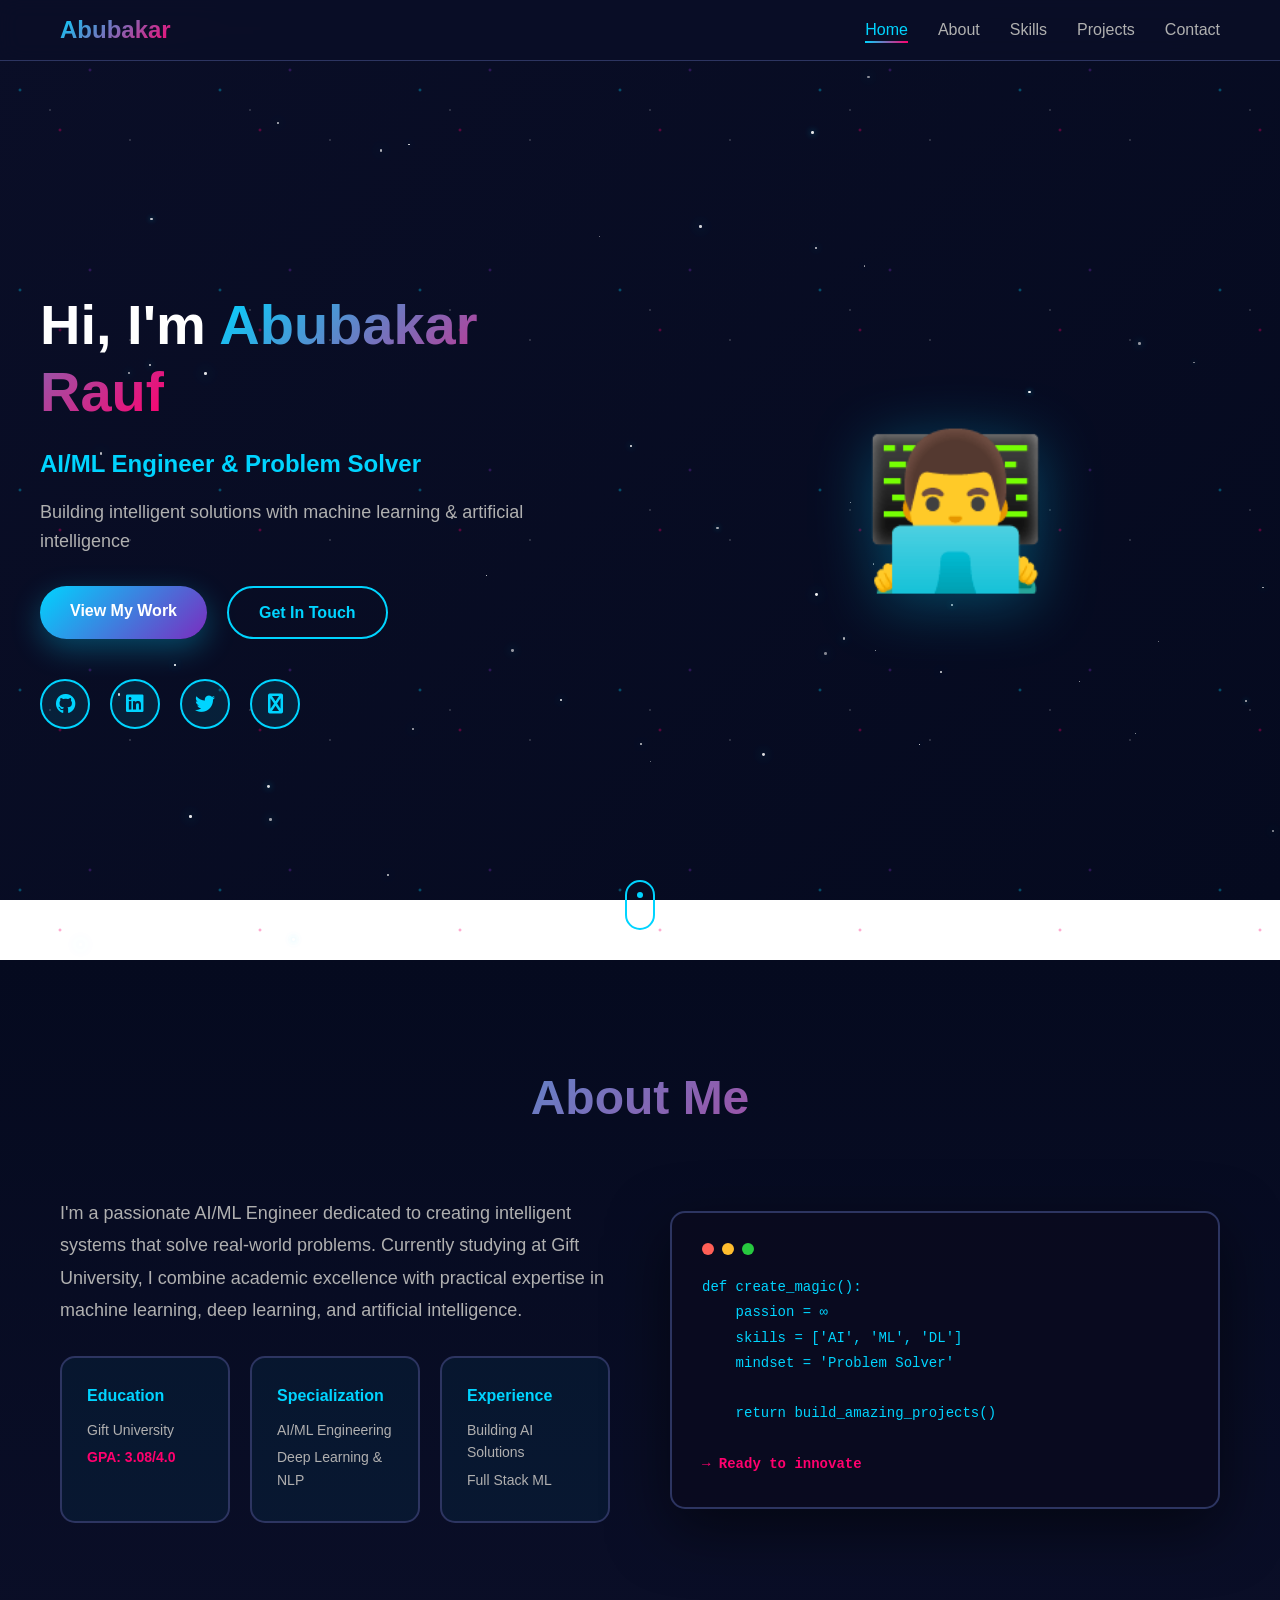
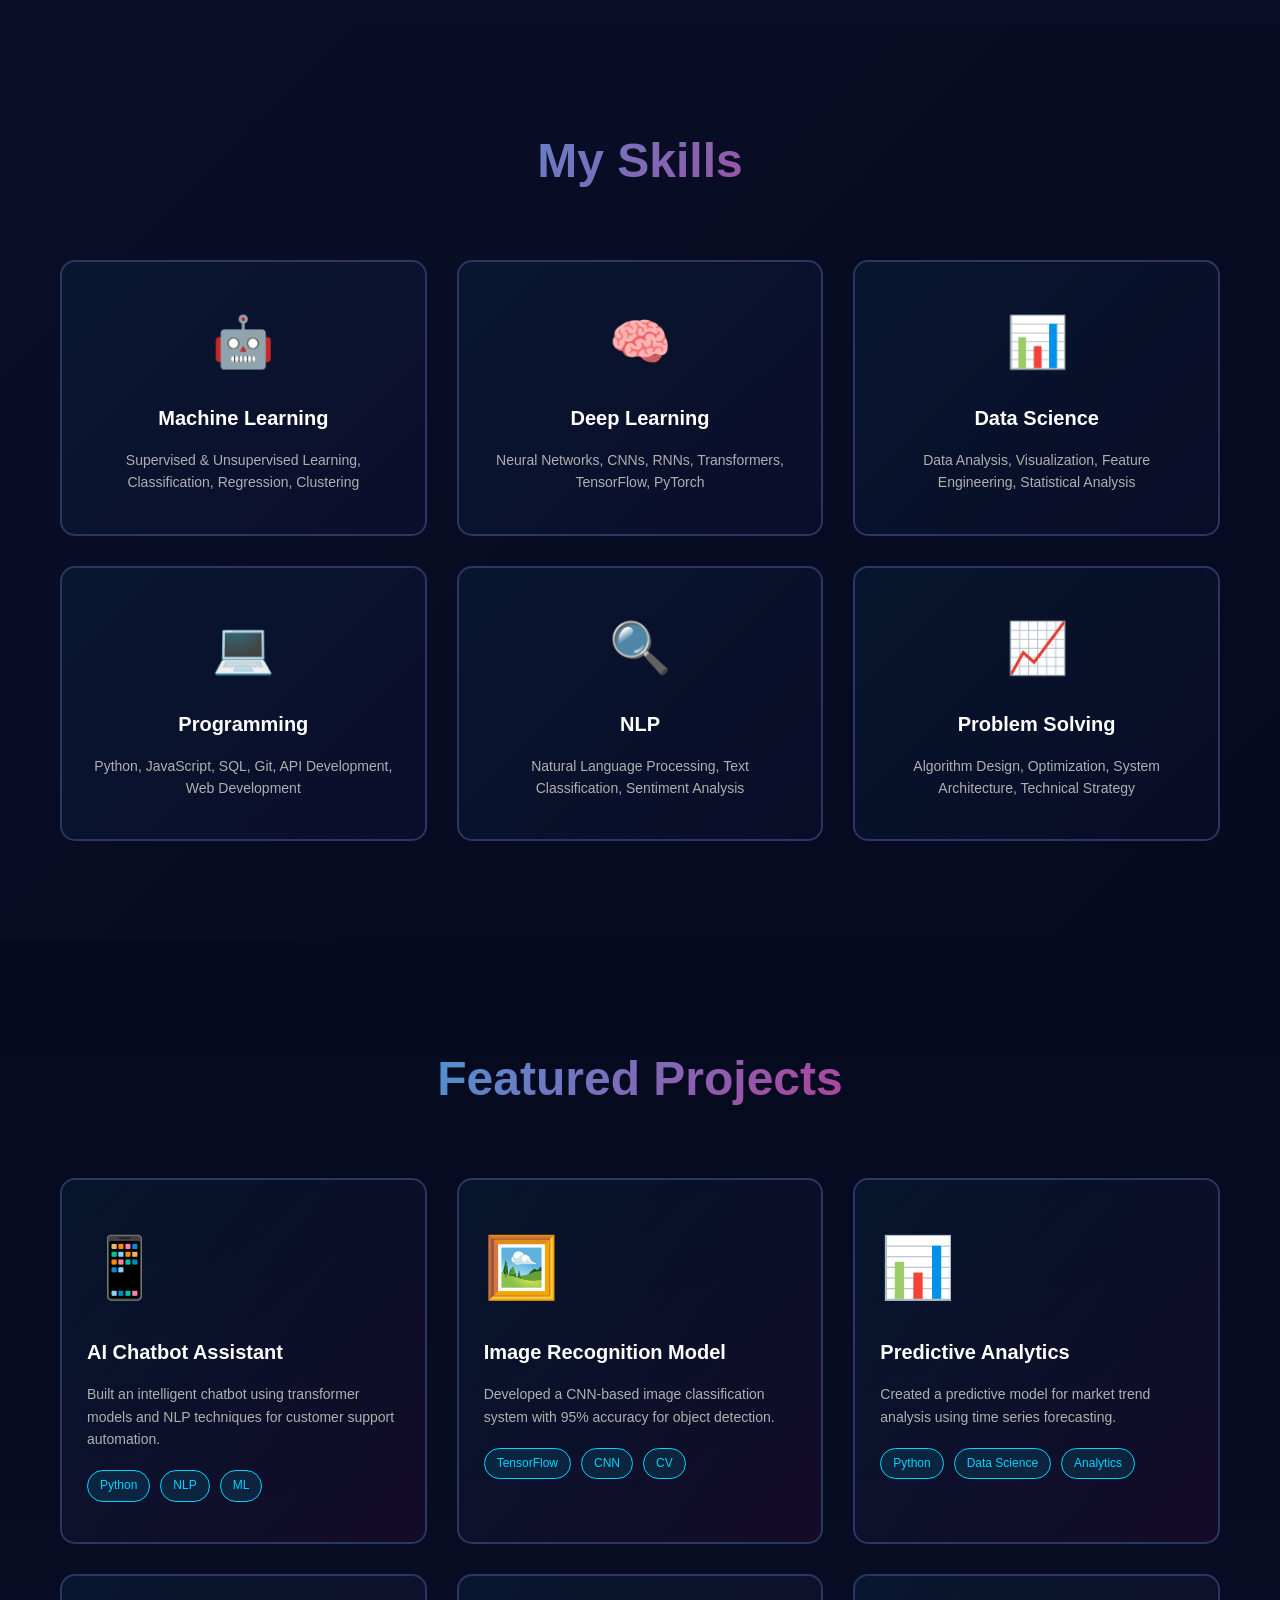
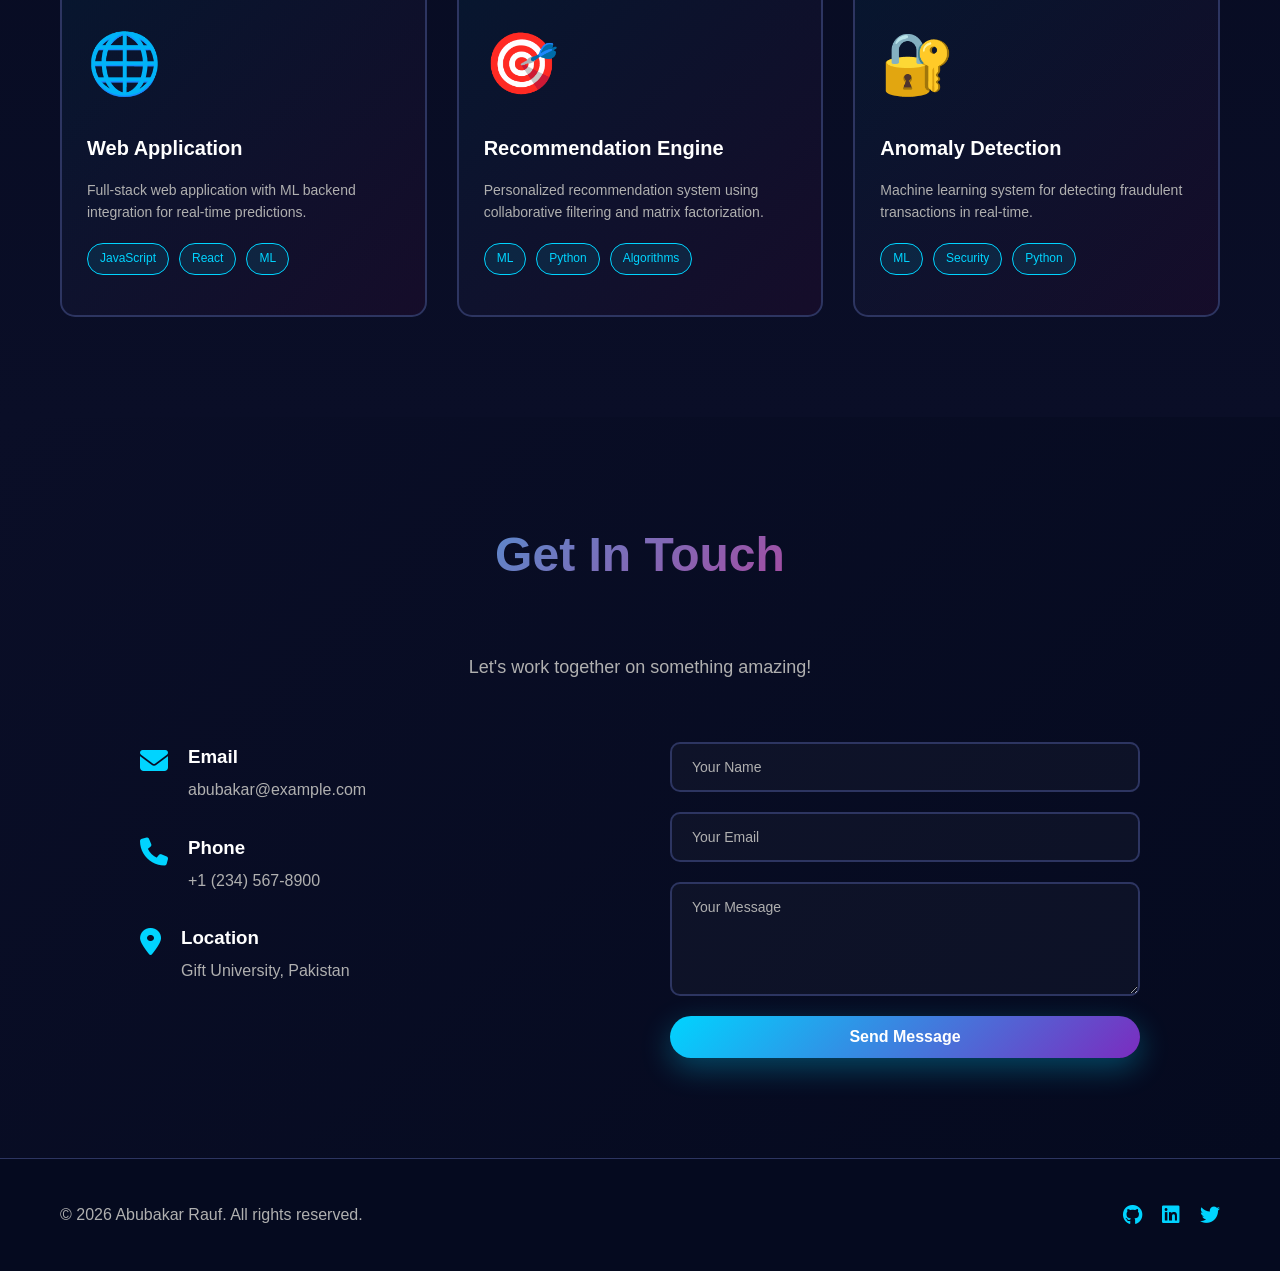
==== commit df153b3f: "my second change" ====
--- a/index.html
+++ b/index.html
@@ -47,31 +47,7 @@
                 </div>
             </div>
             <div class="hero-image">
-                <div class="animated-boy">
-                    <!-- Head -->
-                    <div class="boy-head">
-                        <div class="boy-hair"></div>
-                        <div class="boy-face">
-                            <div class="boy-eye left-eye">
-                                <div class="pupil"></div>
-                            </div>
-                            <div class="boy-eye right-eye">
-                                <div class="pupil"></div>
-                            </div>
-                            <div class="boy-mouth"></div>
-                        </div>
-                    </div>
-                    <!-- Body -->
-                    <div class="boy-body">
-                        <div class="boy-chest"></div>
-                        <!-- Arms -->
-                        <div class="boy-arm left-arm"></div>
-                        <div class="boy-arm right-arm"></div>
-                    </div>
-                    <!-- Legs -->
-                    <div class="boy-leg left-leg"></div>
-                    <div class="boy-leg right-leg"></div>
-                </div>
+                <div class="static-character">👨‍💻</div>
             </div>
         </div>
         <div class="scroll-indicator">
--- a/styles.css
+++ b/styles.css
@@ -49,8 +49,8 @@
 
 @keyframes slideDown {
     from {
-        transform: translateY(-100%);
-        opacity: 0;
+        transform: translateY(0);
+        opacity: 1;
     }
     to {
         transform: translateY(0);
@@ -155,12 +155,7 @@
         radial-gradient(2px 2px at 90px 10px, var(--secondary-color), rgba(123, 44, 191, 0));
     background-repeat: repeat;
     background-size: 200px 200px;
-    animation: twinkle 5s infinite;
-}
-
-@keyframes twinkle {
-    0%, 100% { opacity: 0.5; }
-    50% { opacity: 1; }
+    opacity: 0.5;
 }
 
 .hero-content {
@@ -202,12 +197,6 @@
     color: var(--primary-color);
     margin-bottom: 15px;
     font-weight: 600;
-    animation: glow 2s ease-in-out infinite;
-}
-
-@keyframes glow {
-    0%, 100% { text-shadow: 0 0 10px var(--primary-color); }
-    50% { text-shadow: 0 0 20px var(--primary-color), 0 0 30px var(--accent-color); }
 }
 
 .hero-description {
@@ -315,291 +304,27 @@
     justify-content: center;
 }
 
-/* ===== ANIMATED BOY CHARACTER ===== */
-.animated-boy {
-    position: relative;
-    width: 150px;
-    height: 300px;
-    animation: boyFloat 3s ease-in-out infinite;
-}
-
-.boy-head {
-    position: absolute;
-    top: 30px;
-    left: 50%;
-    transform: translateX(-50%);
-    width: 80px;
-    height: 90px;
-    background: linear-gradient(135deg, #f4a261, #e76f51);
-    border-radius: 50% 50% 45% 45%;
-    box-shadow: inset -5px 5px 10px rgba(0, 0, 0, 0.2), 0 10px 25px rgba(0, 0, 0, 0.3);
-    animation: headBob 0.6s ease-in-out infinite;
-}
-
-.boy-hair {
-    position: absolute;
-    top: -10px;
-    left: 50%;
-    transform: translateX(-50%);
-    width: 85px;
-    height: 50px;
-    background: linear-gradient(135deg, #2c3e50, #34495e);
-    border-radius: 50% 50% 0 0;
-    box-shadow: inset 0 -5px 10px rgba(0, 0, 0, 0.3);
-}
-
-.boy-hair::before {
-    content: '';
-    position: absolute;
-    width: 25px;
-    height: 20px;
-    background: inherit;
-    border-radius: 50%;
-    left: -20px;
-    top: 5px;
-}
-
-.boy-hair::after {
-    content: '';
-    position: absolute;
-    width: 25px;
-    height: 20px;
-    background: inherit;
-    border-radius: 50%;
-    right: -20px;
-    top: 5px;
-}
-
-.boy-face {
-    position: absolute;
-    width: 100%;
-    height: 100%;
-    display: flex;
-    flex-direction: column;
-    align-items: center;
-    justify-content: center;
-}
-
-.boy-eye {
-    width: 16px;
-    height: 20px;
-    background: white;
-    border-radius: 50%;
-    display: flex;
-    align-items: center;
-    justify-content: center;
-    position: absolute;
-    top: 35px;
-    box-shadow: inset 0 2px 5px rgba(0, 0, 0, 0.1);
-}
-
-.boy-eye.left-eye {
-    left: 20px;
-}
-
-.boy-eye.right-eye {
-    right: 20px;
-}
-
-.pupil {
-    width: 8px;
-    height: 10px;
-    background: #2c3e50;
-    border-radius: 50%;
-    animation: eyeMove 2s ease-in-out infinite;
-}
-
-.left-eye .pupil {
-    animation: leftEyeMove 2s ease-in-out infinite;
-}
-
-.right-eye .pupil {
-    animation: rightEyeMove 2s ease-in-out infinite;
-}
-
-@keyframes leftEyeMove {
-    0%, 100% { transform: translateX(2px) translateY(0); }
-    25% { transform: translateX(4px) translateY(-2px); }
-    50% { transform: translateX(-2px) translateY(0); }
-    75% { transform: translateX(0) translateY(2px); }
-}
-
-@keyframes rightEyeMove {
-    0%, 100% { transform: translateX(-2px) translateY(0); }
-    25% { transform: translateX(-4px) translateY(-2px); }
-    50% { transform: translateX(2px) translateY(0); }
-    75% { transform: translateX(0) translateY(2px); }
-}
-
-.boy-mouth {
-    position: absolute;
-    bottom: 18px;
-    width: 20px;
-    height: 8px;
-    background: #d45745;
-    border-radius: 0 0 20px 20px;
-    animation: mouthSmile 1.5s ease-in-out infinite;
-}
-
-@keyframes mouthSmile {
-    0%, 100% { transform: scaleY(1); }
-    50% { transform: scaleY(1.2); }
-}
-
-@keyframes headBob {
-    0%, 100% { transform: translateX(-50%) translateY(0); }
-    50% { transform: translateX(-50%) translateY(-10px); }
-}
-
-.boy-body {
-    position: absolute;
-    top: 115px;
-    left: 50%;
-    transform: translateX(-50%);
-    width: 70px;
-    height: 90px;
-    background: linear-gradient(135deg, #3498db, #2980b9);
-    border-radius: 15px 15px 10px 10px;
-    box-shadow: inset -3px 3px 8px rgba(0, 0, 0, 0.2), 0 5px 15px rgba(0, 0, 0, 0.3);
-    animation: bodyBob 0.6s ease-in-out infinite;
-}
-
-.boy-chest {
-    position: absolute;
-    top: 10px;
-    left: 50%;
-    transform: translateX(-50%);
-    width: 40px;
-    height: 30px;
-    background: rgba(255, 255, 255, 0.1);
-    border-radius: 50%;
-    box-shadow: inset 0 2px 5px rgba(255, 255, 255, 0.2);
-}
-
-@keyframes bodyBob {
-    0%, 100% { transform: translateX(-50%) translateY(0); }
-    50% { transform: translateX(-50%) translateY(-8px); }
-}
-
-.boy-arm {
-    position: absolute;
-    width: 20px;
-    height: 65px;
-    background: linear-gradient(90deg, #f4a261 60%, #3498db 60%);
-    border-radius: 10px;
-    top: 125px;
-    box-shadow: 2px 2px 8px rgba(0, 0, 0, 0.2);
-}
-
-.boy-arm.left-arm {
-    left: 10px;
-    transform-origin: top center;
-    animation: leftArmWave 1s ease-in-out infinite;
-}
-
-.boy-arm.right-arm {
-    right: 10px;
-    transform-origin: top center;
-    animation: rightArmWave 1s ease-in-out infinite;
-}
-
-@keyframes leftArmWave {
-    0% { transform: rotateZ(-20deg); }
-    25% { transform: rotateZ(45deg); }
-    50% { transform: rotateZ(60deg); }
-    75% { transform: rotateZ(30deg); }
-    100% { transform: rotateZ(-20deg); }
-}
-
-@keyframes rightArmWave {
-    0% { transform: rotateZ(20deg); }
-    25% { transform: rotateZ(-45deg); }
-    50% { transform: rotateZ(-60deg); }
-    75% { transform: rotateZ(-30deg); }
-    100% { transform: rotateZ(20deg); }
-}
-
-.boy-leg {
-    position: absolute;
-    width: 18px;
-    height: 70px;
-    background: linear-gradient(90deg, #2c3e50 40%, #34495e 60%);
-    border-radius: 10px 10px 5px 5px;
-    top: 200px;
-    box-shadow: 2px 2px 8px rgba(0, 0, 0, 0.2);
-}
-
-.boy-leg.left-leg {
-    left: 48px;
-    animation: leftLegWalk 0.8s ease-in-out infinite;
-}
-
-.boy-leg.right-leg {
-    right: 48px;
-    animation: rightLegWalk 0.8s ease-in-out infinite;
-}
-
-@keyframes leftLegWalk {
-    0%, 100% { transform: rotateZ(-10deg); }
-    25% { transform: rotateZ(20deg); }
-    75% { transform: rotateZ(-25deg); }
-}
-
-@keyframes rightLegWalk {
-    0%, 100% { transform: rotateZ(10deg); }
-    25% { transform: rotateZ(-25deg); }
-    75% { transform: rotateZ(20deg); }
-}
-
-@keyframes boyFloat {
-    0%, 100% { transform: translateY(0); }
-    50% { transform: translateY(-20px); }
-}
-
-.boy-arm::after {
-    content: '';
-    position: absolute;
-    bottom: -15px;
-    left: 50%;
-    transform: translateX(-50%);
-    width: 14px;
-    height: 18px;
-    background: linear-gradient(135deg, #f4a261, #e76f51);
-    border-radius: 50% 50% 40% 40%;
-    box-shadow: inset 0 2px 5px rgba(0, 0, 0, 0.1);
-}
-
-.boy-leg::after {
-    content: '';
-    position: absolute;
-    bottom: -12px;
-    left: 50%;
-    transform: translateX(-50%);
-    width: 14px;
-    height: 16px;
-    background: #e74c3c;
-    border-radius: 5px 5px 3px 3px;
-}
-
-/* Intense wave animation when boy is clicked */
-.animated-boy.wave-intense .boy-arm.right-arm {
-    animation: waveIntense 0.6s ease-in-out !important;
-}
-
-@keyframes float {
-    0%, 100% { transform: translateY(0px) rotate(0deg); }
-    50% { transform: translateY(-30px) rotate(5deg); }
-}
-
-@keyframes shine {
-    0% { transform: translateX(-100%); }
-    100% { transform: translateX(100%); }
-}
+/* ===== STATIC CHARACTER ===== */
+.static-character {
+    font-size: 150px;
+    display: inline-block;
+    transform: scaleX(-1);
+    filter: drop-shadow(0 10px 30px rgba(0, 212, 255, 0.3));
+    transition: transform 0.3s ease;
+}
+
+.hero-image:hover .static-character {
+    transform: scaleX(-1) scale(1.1);
+}
+
+
+
+
 
 @keyframes fadeInUp {
     from {
-        opacity: 0;
-        transform: translateY(30px);
+        opacity: 1;
+        transform: translateY(0);
     }
     to {
         opacity: 1;
@@ -609,8 +334,8 @@
 
 @keyframes fadeInRight {
     from {
-        opacity: 0;
-        transform: translateX(30px);
+        opacity: 1;
+        transform: translateX(0);
     }
     to {
         opacity: 1;
@@ -645,35 +370,15 @@
     background: var(--primary-color);
     border-radius: 50%;
     transform: translateX(-50%);
-    animation: scroll 2s infinite;
-}
-
-@keyframes scroll {
-    0% {
-        opacity: 1;
-        transform: translateX(-50%) translateY(0);
-    }
-    100% {
-        opacity: 0;
-        transform: translateX(-50%) translateY(20px);
-    }
-}
-
-/* Boy Eye Blink Animation */
+}
+
 @keyframes eyeBlink {
     0% { height: 20px; }
     50% { height: 2px; }
     100% { height: 20px; }
 }
 
-/* Intense Wave Animation */
-@keyframes waveIntense {
-    0% { transform: rotateZ(-30deg); }
-    25% { transform: rotateZ(60deg); }
-    50% { transform: rotateZ(70deg); }
-    75% { transform: rotateZ(40deg); }
-    100% { transform: rotateZ(-30deg); }
-}
+/* Removed intense wave animation */
 
 /* ===== ABOUT SECTION ===== */
 .about {
@@ -710,8 +415,8 @@
 
 @keyframes fadeInLeft {
     from {
-        opacity: 0;
-        transform: translateX(-30px);
+        opacity: 1;
+        transform: translateX(0);
     }
     to {
         opacity: 1;
@@ -835,15 +540,7 @@
     cursor: pointer;
     position: relative;
     overflow: hidden;
-    animation: fadeInUp 0.8s ease-out both;
-}
-
-.skill-card:nth-child(1) { animation-delay: 0s; }
-.skill-card:nth-child(2) { animation-delay: 0.1s; }
-.skill-card:nth-child(3) { animation-delay: 0.2s; }
-.skill-card:nth-child(4) { animation-delay: 0.3s; }
-.skill-card:nth-child(5) { animation-delay: 0.4s; }
-.skill-card:nth-child(6) { animation-delay: 0.5s; }
+}
 
 .skill-card::before {
     content: '';
@@ -869,19 +566,6 @@
 .skill-icon {
     font-size: 50px;
     margin-bottom: 20px;
-    animation: bounce 2s ease-in-out infinite;
-}
-
-.skill-card:nth-child(1) .skill-icon { animation-delay: 0s; }
-.skill-card:nth-child(2) .skill-icon { animation-delay: 0.2s; }
-.skill-card:nth-child(3) .skill-icon { animation-delay: 0.4s; }
-.skill-card:nth-child(4) .skill-icon { animation-delay: 0.6s; }
-.skill-card:nth-child(5) .skill-icon { animation-delay: 0.8s; }
-.skill-card:nth-child(6) .skill-icon { animation-delay: 1s; }
-
-@keyframes bounce {
-    0%, 100% { transform: translateY(0); }
-    50% { transform: translateY(-15px); }
 }
 
 .skill-card h3 {
@@ -917,15 +601,7 @@
     cursor: pointer;
     position: relative;
     overflow: hidden;
-    animation: fadeInUp 0.8s ease-out both;
-}
-
-.project-card:nth-child(1) { animation-delay: 0s; }
-.project-card:nth-child(2) { animation-delay: 0.1s; }
-.project-card:nth-child(3) { animation-delay: 0.2s; }
-.project-card:nth-child(4) { animation-delay: 0.3s; }
-.project-card:nth-child(5) { animation-delay: 0.4s; }
-.project-card:nth-child(6) { animation-delay: 0.5s; }
+}
 
 .project-card::before {
     content: '';
@@ -952,15 +628,7 @@
     font-size: 60px;
     margin-bottom: 20px;
     display: inline-block;
-    animation: float 3s ease-in-out infinite;
-}
-
-.project-card:nth-child(1) .project-image { animation-delay: 0s; }
-.project-card:nth-child(2) .project-image { animation-delay: 0.3s; }
-.project-card:nth-child(3) .project-image { animation-delay: 0.6s; }
-.project-card:nth-child(4) .project-image { animation-delay: 0.9s; }
-.project-card:nth-child(5) .project-image { animation-delay: 1.2s; }
-.project-card:nth-child(6) .project-image { animation-delay: 1.5s; }
+}
 
 .project-card h3 {
     font-size: 20px;
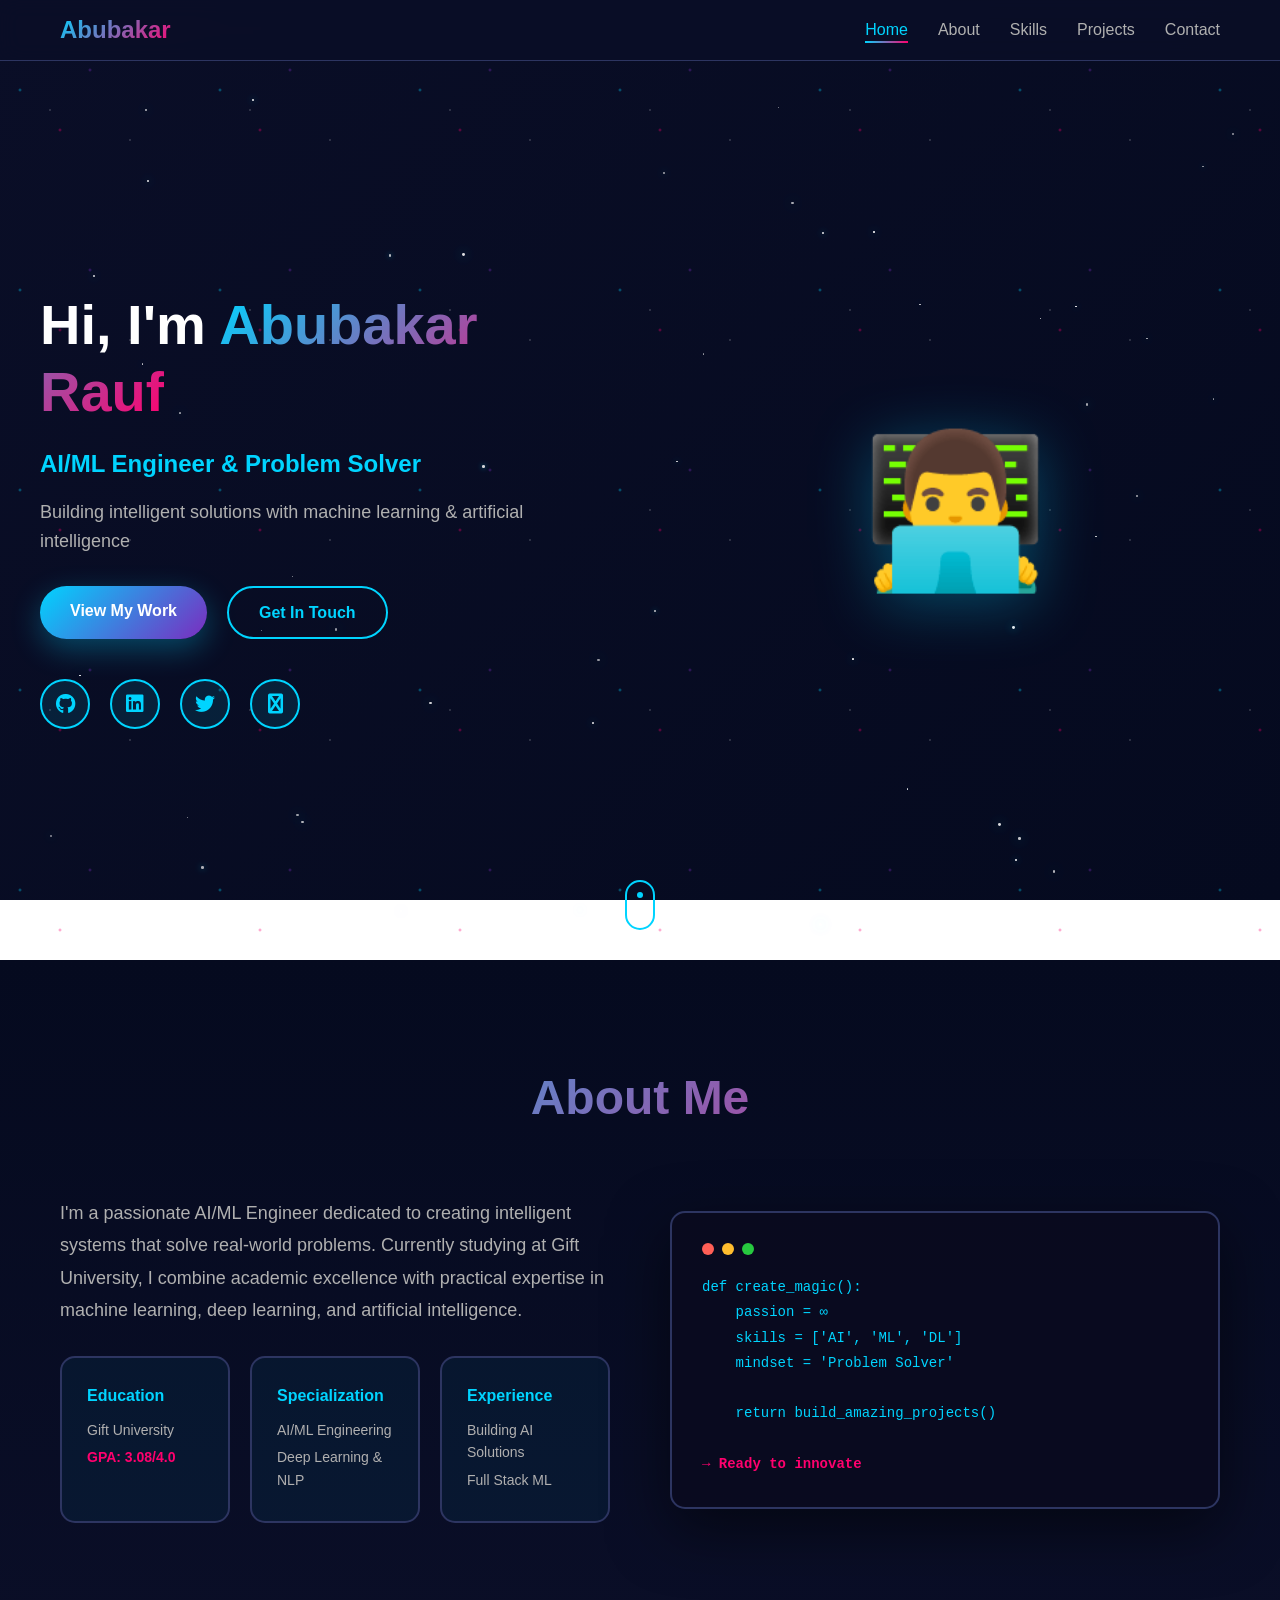
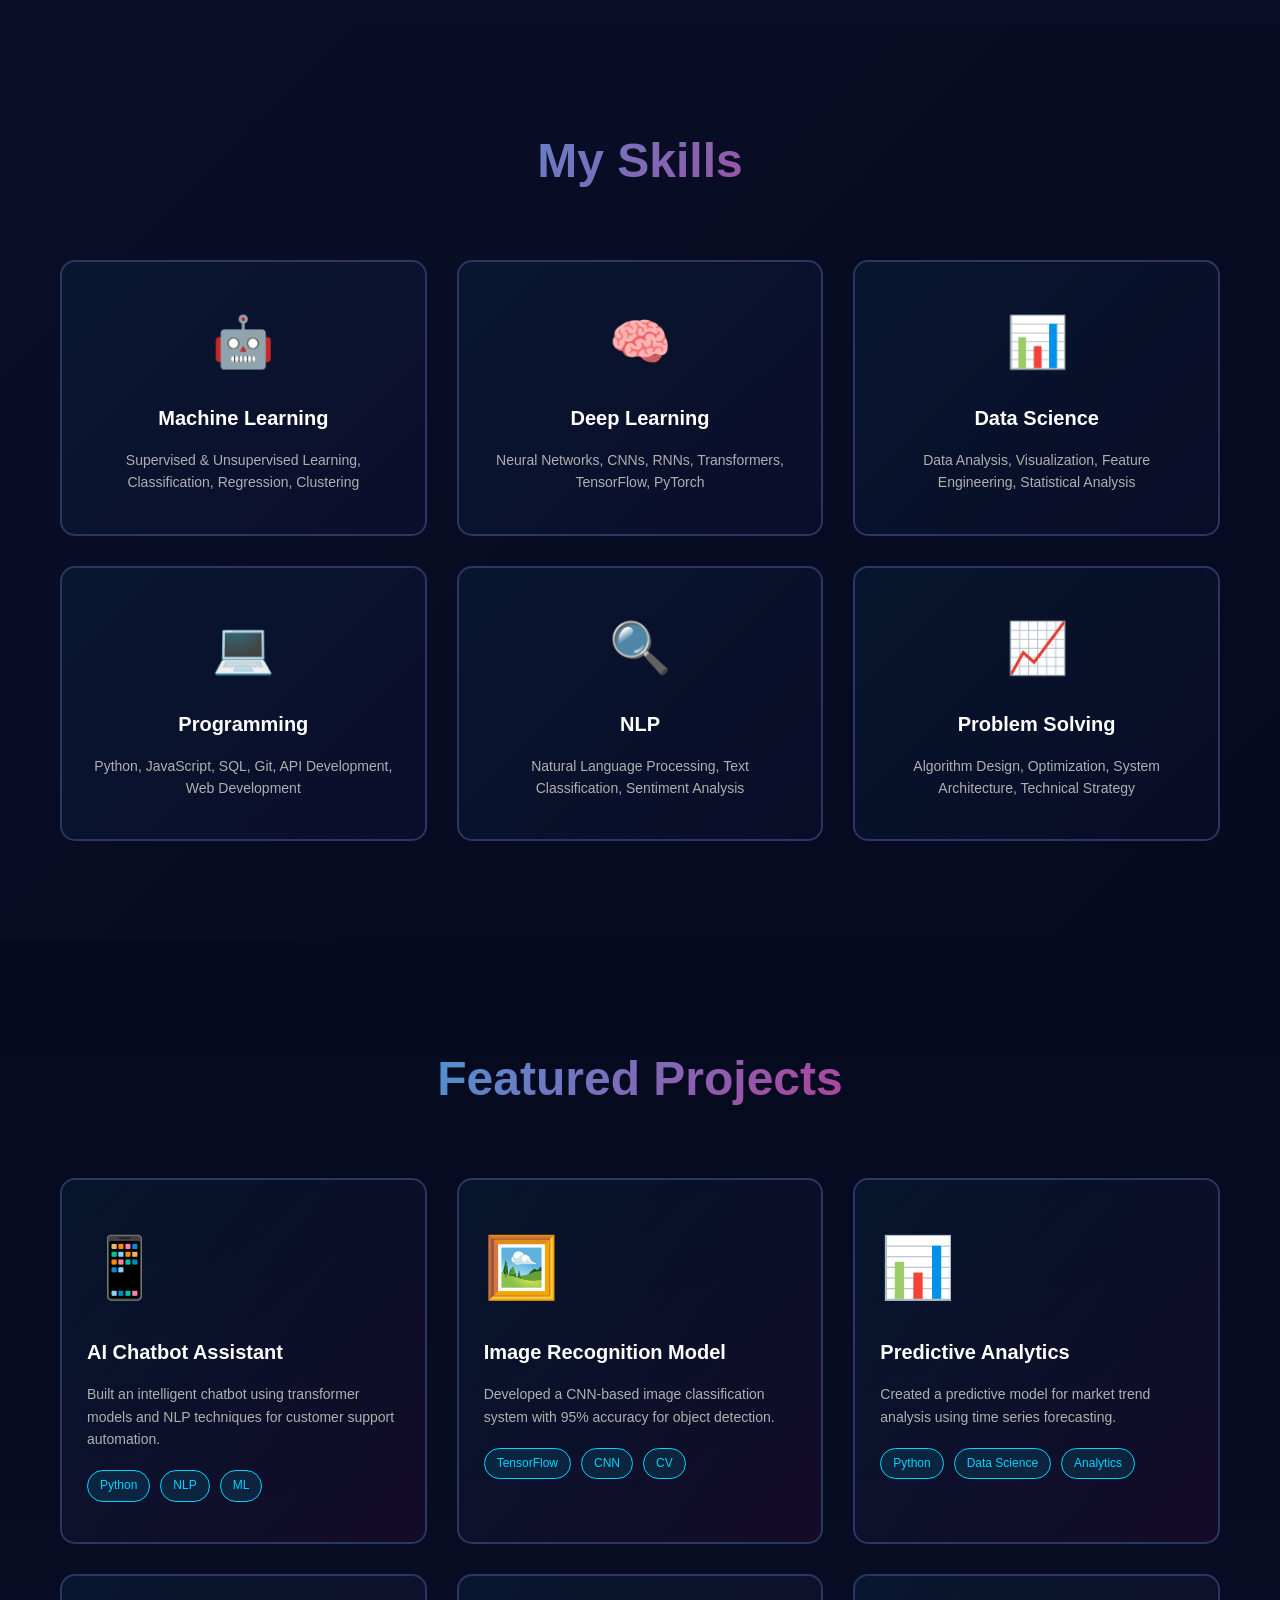
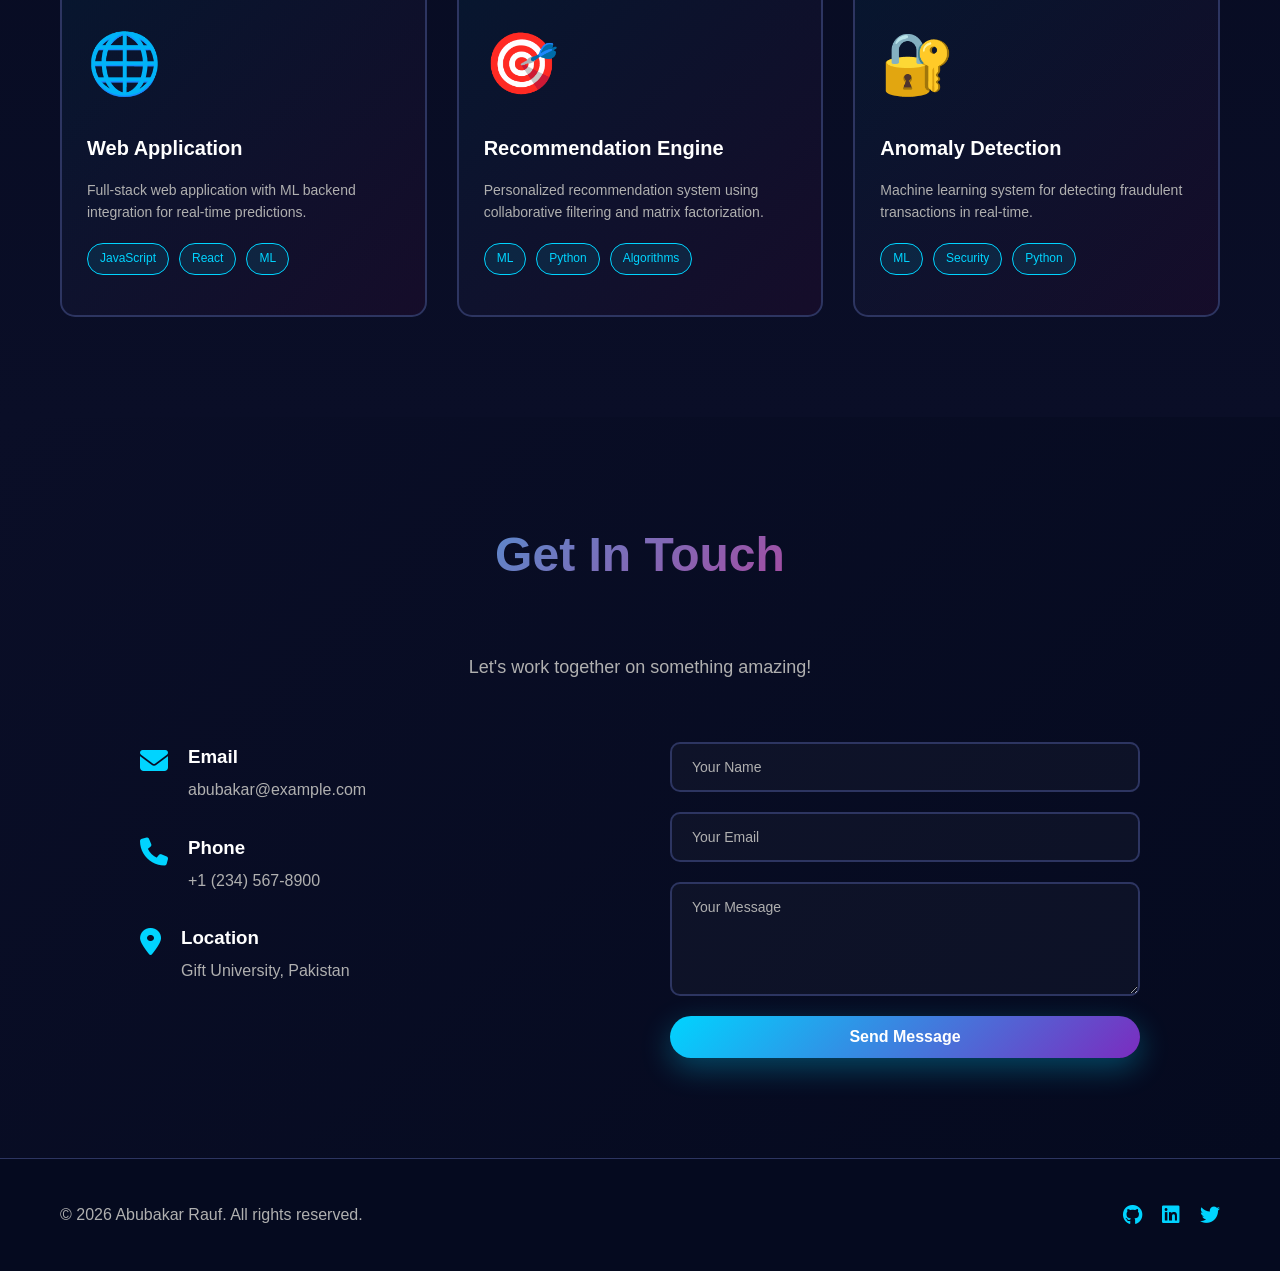
==== commit adbd6c65: "Changr" ====
--- a/index.html
+++ b/index.html
@@ -3,7 +3,7 @@
 <head>
     <meta charset="UTF-8">
     <meta name="viewport" content="width=device-width, initial-scale=1.0">
-    <title>Abubakar Rauf - AI/ML Engineer</title>
+    <title>Abubakar Rauf S/O Abdul Rauf - AI/ML Engineer</title>
     <link rel="stylesheet" href="styles.css">
     <link rel="stylesheet" href="https://cdnjs.cloudflare.com/ajax/libs/font-awesome/6.4.0/css/all.min.css">
 </head>
